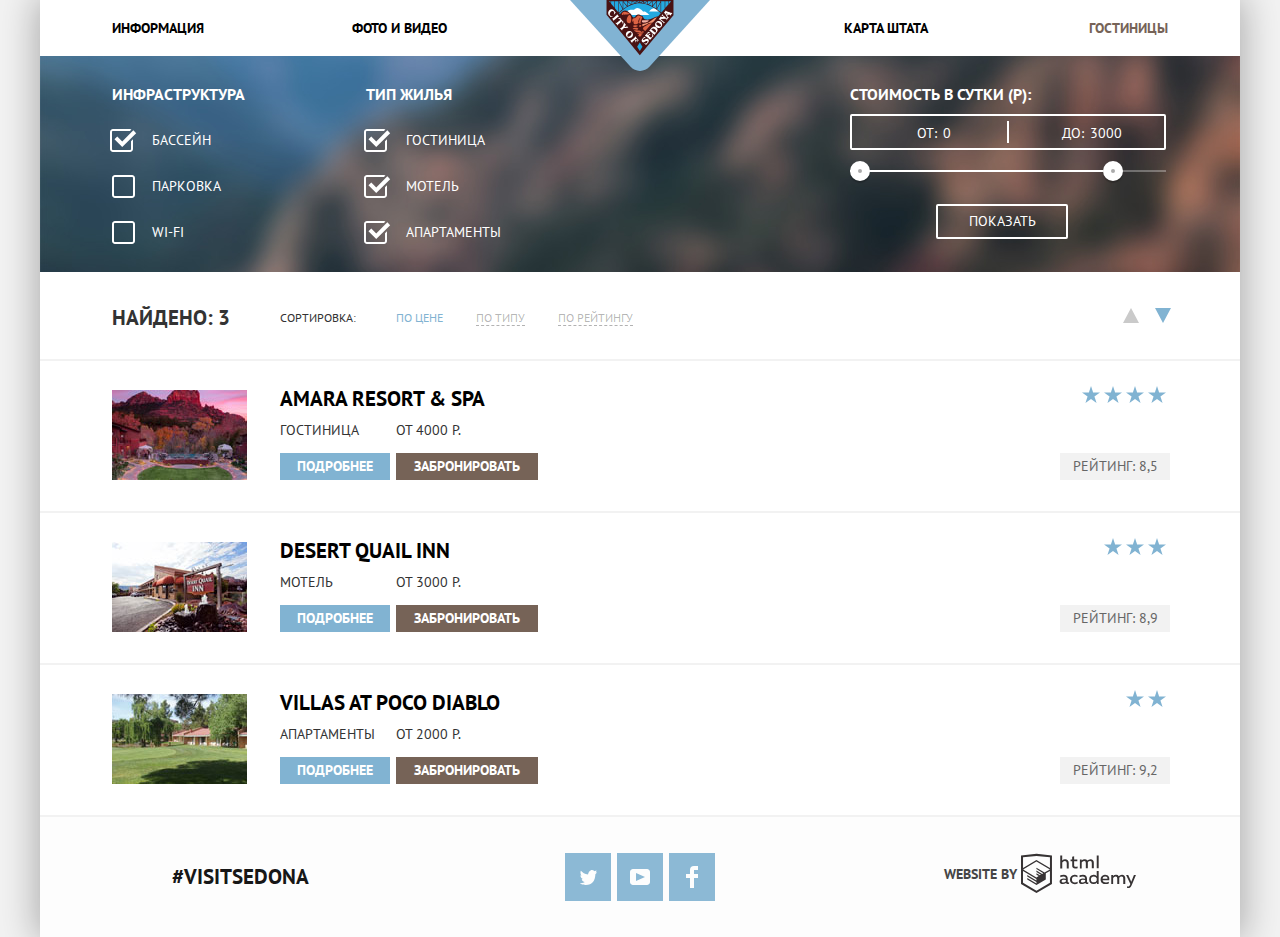
==== catalog.html @ cdb9d03f "Добавил декоративные элементы" ====
<!DOCTYPE html>
<html lang="ru">
  <head>
    <meta charset="utf-8">
    <title>Sedona Hotels</title>
    <link href="https://fonts.googleapis.com/css?family=PT+Sans:400,700&amp;subset=cyrillic,cyrillic-ext" rel="stylesheet">
    <link href="css/normalize.css" rel="stylesheet">
    <link href="css/style.css" rel="stylesheet">
  </head>
  <body class="catalog-page">
    <div class="container">
      <!-- HEADER -->

      <header class="main-header">
        <nav class="site-menu">
            <a class="header-logo" href="index.html"> <!-- Т.З. п.3.2 и 3.14 -->
                <img src="img/svg/logo-sedona.svg" alt="логотип City of Sedona" height="71px" width="140px">
            </a>
          <ul class="site-navigation">
            <li><a class="menu-button" href="#">Информация</a></li> <!-- Т.З. п.3.3 -->
            <li><a class="menu-button" href="#">Фото и Видео</a></li>
            <li><a class="menu-button" href="#">Карта штата</a></li>
            <li><a class="menu-button active">Гостиницы</a></li>
          </ul>
        </nav>
      </header>

      <main class="main-container">
        <h1 class="visually-hidden">Выбор Гостиницы</h1>

        <!-- Фильтры -->

        <section class="searching-filters">
          <h2 class="visually-hidden">Параметры гостиниц</h2>
          <!-- Формы для фильтра по гостиницам -->
          <form class="filters" method="GET" action="https://echo.htmlacademy.ru/"> <!-- Т.З. п.3.17 -->

            <!-- Инфраструктура -->

            <fieldset class="infrastructure">
              <legend class="filter-legend">Инфраструктура</legend>
              <ul>
                <li class="booking-option">
                  <input class="visually-hidden filters-checkbox" id="pool" type="checkbox" name="pool" checked>
                  <label for="pool">Бассейн</label>
                </li>
                <li class="booking-option">
                  <input class="visually-hidden filters-checkbox" id="parking" type="checkbox" name="parking">
                  <label for="parking">Парковка</label>
                </li>
                <li class="booking-option">
                  <input class="visually-hidden filters-checkbox" id="wi-fi" type="checkbox" name="Wi-Fi">
                  <label for="wi-fi">Wi-Fi</label>
                </li>
              </ul>
            </fieldset>

            <!-- Тип Жилья -->

            <fieldset class="type-of-housing">
              <legend class="filter-legend">Тип Жилья</legend>
              <ul>
                <li class="booking-option">
                  <input class="visually-hidden filters-checkbox" id="hotel" type="checkbox" name="type-of-housing" value="hotel" checked>
                  <label for="hotel">Гостиница</label>
                </li>
                <li class="booking-option">
                  <input class="visually-hidden filters-checkbox" id="motel" type="checkbox" name="type-of-housing" value="motel" checked>
                  <label for="motel">Мотель</label>
                </li>
                <li class="booking-option">
                  <input class="visually-hidden filters-checkbox" id="alotta" type="checkbox" name="type-of-housing" value="alotta" checked>
                  <label for="alotta">Апартаменты</label>
                </li>
              </ul>
            </fieldset>

            <!-- Стоимость в сутки (пока просто заглушка)-->

            <fieldset class="rent-price">
              <legend class="filter-legend">Стоимость в сутки (р):</legend>
              <div class="price-inputs">
                <label class="min-price" for="min-price"> от: <input type="text" name="min-price" value="0"> </label>
                <label class="max-price" for="max-price"> до: <input type="text" name="max-price" value="3000"></label>
              </div>
              <div class="range-controls">
                <div class="scale-line">
                  <div class="range-line"></div>
                </div>
                <button type="button" class="range-button range-button-min" aria-label="кнопка-ползунок для ввода минимальной цены"></button>
                <button type="button" class="range-button range-button-max" aria-label="кнопка-ползунок для ввода максимальной цены"></button>
              </div>
              <button class="filters-submit-button">Показать</button>

            </fieldset>

          </form>
        </section>

        <!-- Результаты поиска -->

        <section class="search-results">
          <h2 class="visually-hidden">Результаты поиска:</h2>

          <!-- Найдено: n штук - Форма для показа результатов поиска -->

          <div class="sorting">
            <p class="quantity">Найдено:<span> 3</span></p>
            <p>Сортировка:</p>
            <ul class="sorting-type">
              <li><a class="sorting-type-on">по цене</a></li>
              <li><a class="sorting-type-off"href="#">по типу</a></li>
              <li><a class="sorting-type-off"href="#">по рейтингу</a></li>
            </ul>

            <!-- Сортировка: показ списка от большего к меньшему или наоборот -->
            <ul class="sorting-direction">
              <li>
                <a class="bottom" href="#">
                  <span class="visually-hidden">Cортировка по возрастанию</span>
                </a>
              </li>
              <li>
                <a class="top sort-active" href="#">
                  <span class="visually-hidden">Сортировка по убыванию</span>
                </a>
              </li>
            </ul>
          </div>

          <!-- ВЫДАЧА РЕЗУЛЬТАТОВ ПОИСКА -->

          <ul class="hotels-list">
            <li>
              <a class="hotel-image"><img src="img/AmaraResortSpa.jpg" alt="фото отеля Amara Resort & Spa" width="135" height="90"></a>
              <div class="hotel-box">
                <a class="hotel-name" href="#"><h3>Amara Resort & Spa</h3></a>
                <div class="hotel-box-info">
                  <p class="hotel-type">Гостиница</p>
                  <a class="info-button" href="#">Подробнее</a>
                </div>
                <div class="hotel-box-booking">
                  <p class="hotel-prise">от 4000 Р.</p>
                  <a class="booking-button" href="#">Забронировать</a>
                </div>
              </div>
              <div class="hotel-review">
                <p class="rating">Рейтинг: 8,5</p>
                <p class="rating-stars stars-4">
                  <span class="visually-hidden">4 звёздs</span>
                </p>
              </div>
            </li>
            <li>
              <a class="hotel-image"><img src="img/DesertQuailInn.jpg" alt="фото отеля Desert Quail Inn" width="135" height="90"></a>
              <div class="hotel-box">
                <a class="hotel-name" href="#"><h3>Desert Quail Inn</h3></a>
                <div class="hotel-box-info">
                  <p class="hotel-type">Мотель</p>
                  <a class="info-button" href="#">Подробнее</a>
                </div>
                <div class="hotel-box-booking">
                  <p class="hotel-prise">от 3000 Р.</p>
                  <a class="booking-button" href="#">Забронировать</a>
                </div>
              </div>
              <div class="hotel-review">
                <p class="rating">Рейтинг: 8,9</p>
                <p class="rating-stars stars-3">
                  <span class="visually-hidden">3 звезды</span>
                </p>
              </div>
            </li>
            <li>
              <a class="hotel-image"><img src="img/VillasatPocoDiablo.jpg" alt="фото отеля Villas at Poco Diablo" width="135" height="90"></a>
              <div class="hotel-box">
                <a class="hotel-name" href="#"><h3>Villas at Poco Diablo</h3></a>
                <div class="hotel-box-info">
                  <p class="hotel-type">Апартаменты</p>
                  <a class="info-button" href="#">Подробнее</a>
                </div>
                <div class="hotel-box-booking">
                  <p class="hotel-prise">от 2000 Р.</p>
                  <a class="booking-button" href="#">Забронировать</a>
                </div>
              </div>
              <div class="hotel-review">
                <p class="rating">Рейтинг: 9,2</p>
                <p class="rating-stars stars-2">
                  <span class="visually-hidden">2 звезды</span>
                </p>
              </div>
            </li>
          </ul>
        </section>
      </main>

        <!-- Футер -->
      <footer class="site-footer">
        <p class="hashtag">#VISITSEDONA</p>
        <ul class="social-links">
          <!-- Иконки фоновые => в CSS -->
          <li class="social-button">
            <a class="twitter social-link" href="#"><span class="visually-hidden social-link">Твитер</span></a>
          </li>
          <li class="social-button">
            <a class="facebook social-link" href="#"><span class="visually-hidden">Фейсбук</span></a>
          </li>
          <li class="social-button">
            <a class="youtube social-link" href="#"><span class="visually-hidden">Ютуб</span></a>
          </li>
        </ul>
        <div class="copyright">
          <p>Website by</p>
          <a href="https://htmlacademy.ru/intensive/htmlcss"> <!-- Т.З. п.3.8 -->
            <svg class="copyright-logo" width="115" height="41" id="HtmlAcademyLogo" data-name="Layer 1" xmlns="http://www.w3.org/2000/svg" viewBox="0 0 108.08 36.85">
              <title>logo-htmlacademy-small</title>
              <path d="M44.61,26.88a2,2,0,0,0,.55-0.1v1.33a3.25,3.25,0,0,1-1.18.21,1.67,1.67,0,0,1-1.67-1,4.84,4.84,0,0,1-3.14,1.08c-1.51,0-2.91-.83-2.91-2.55,0-2.13,2-2.79,3.71-2.79a11.08,11.08,0,0,1,2.17.25v-0.3c0-1-.76-1.77-2.19-1.77a7.42,7.42,0,0,0-3,.64v-1.7a10.21,10.21,0,0,1,3.19-.55c2.36,0,3.81,1.12,3.81,3.65v3a0.54,0.54,0,0,0,.49.59h0.17Zm-6.44-1.13A1.35,1.35,0,0,0,39.63,27h0.11a3.39,3.39,0,0,0,2.41-1V24.58a9.72,9.72,0,0,0-1.81-.21c-1,0-2.16.33-2.16,1.38h0Zm12.36-6.11a5,5,0,0,1,2.57.64V22a4.08,4.08,0,0,0-2.3-.7,2.75,2.75,0,1,0,0,5.49,5,5,0,0,0,2.43-.64v1.71a6.27,6.27,0,0,1-2.76.57A4.21,4.21,0,0,1,46,24.51q0-.21,0-0.41a4.32,4.32,0,0,1,4.18-4.46h0.38Zm12.17,7.24a2,2,0,0,0,.55-0.1v1.33a3.25,3.25,0,0,1-1.18.21,1.67,1.67,0,0,1-1.67-1,4.84,4.84,0,0,1-3.14,1.08c-1.51,0-2.91-.83-2.91-2.55,0-2.13,2-2.79,3.71-2.79a11.08,11.08,0,0,1,2.17.25v-0.3c0-1-.76-1.77-2.19-1.77a7.42,7.42,0,0,0-3,.64v-1.7a10.21,10.21,0,0,1,3.19-.55c2.36,0,3.81,1.12,3.81,3.65v3a0.54,0.54,0,0,0,.49.59h0.17Zm-6.44-1.13A1.35,1.35,0,0,0,57.73,27h0.11a3.39,3.39,0,0,0,2.41-1V24.58a9.72,9.72,0,0,0-1.81-.21c-1.06,0-2.16.33-2.16,1.38h0ZM73,16V28.2H71.35V26.88a3.88,3.88,0,0,1-3.19,1.54,4.4,4.4,0,0,1,0-8.78,3.81,3.81,0,0,1,3,1.3V16H73Zm-4.53,5.22a2.76,2.76,0,1,0,0,5.52A2.86,2.86,0,0,0,71.15,25V23A2.91,2.91,0,0,0,68.49,21.27ZM79,19.64c3.31,0,4.46,2.68,3.92,5.09H76.7c0.21,1.5,1.67,2.11,3.19,2.11a6.11,6.11,0,0,0,2.64-.59v1.6a7.14,7.14,0,0,1-3,.57C77,28.42,74.78,27,74.78,24a4.18,4.18,0,0,1,4-4.39H79Zm0.09,1.54a2.28,2.28,0,0,0-2.44,2.1v0.06H81.3A2,2,0,0,0,79.13,21.18Zm5.73,7V19.87h1.65v1a3.81,3.81,0,0,1,2.78-1.27A2.86,2.86,0,0,1,91.89,21a4.12,4.12,0,0,1,2.91-1.33A3.06,3.06,0,0,1,98,23V28.2h-1.9V23.05a1.59,1.59,0,0,0-1.42-1.75H94.42a2.8,2.8,0,0,0-2.07,1.12V28.2h-1.9V23.05A1.59,1.59,0,0,0,89,21.31H88.8a3,3,0,0,0-2.21,1.29v5.63H84.86Zm21.31-8.33h1.9l-3.91,9.46c-0.9,2.17-2.09,2.86-3.35,2.86a4.76,4.76,0,0,1-1.1-.14V30.46a2.86,2.86,0,0,0,.85.12c0.9,0,1.58-.64,2.07-1.9l0.17-.42-4-8.4h2l2.86,6.29ZM38.73,1.46V6.22a3.81,3.81,0,0,1,2.7-1.14,3.25,3.25,0,0,1,3.44,3.4v5.15H43V8.72a1.81,1.81,0,0,0-1.61-2h-0.3a2.93,2.93,0,0,0-2.32,1.39v5.52h-1.9V1.46h1.9ZM49.94,2.31v3h3V6.91h-3v3.81c0,1.1.5,1.46,1.58,1.46a4.49,4.49,0,0,0,1.69-.33v1.6A6.8,6.8,0,0,1,51,13.8a2.55,2.55,0,0,1-2.86-2.74V6.89H46.58V5.26h1.5V2.74Zm5.4,11.31V5.28H57v1A3.81,3.81,0,0,1,59.77,5a2.86,2.86,0,0,1,2.6,1.33A4.12,4.12,0,0,1,65.28,5,3.06,3.06,0,0,1,68.44,8.4v5.21h-1.9V8.46a1.59,1.59,0,0,0-1.42-1.75H64.89a2.8,2.8,0,0,0-2.07,1.12v5.78h-1.9V8.46A1.59,1.59,0,0,0,59.5,6.71H59.27A3,3,0,0,0,57.06,8v5.63H55.34ZM71.17,1.45H73V13.6H71.17V1.45ZM14.71,0H14.55L0,1.54V28.21l14.55,8.66,14.55-8.66V1.54Zm12.5,27.1L14.55,34.64,1.9,27.12V16.18l12.59,7.5V25L5.86,19.9v1.31l8.68,5.21v1.39L5.87,22.65V24l8.68,5.21,8.75-5.24V18.31L27.2,16V27.12Zm0-12.53-3.48,2-1.6,1L14.51,13v1.31L21,18.23H21l-0.14.09-1,.54-5.37-3.2V17l4.24,2.52-1,.67-3.2-1.9v1.31l2.1,1.24L14.5,22.1,2,14.65,14.51,7.11Zm0-1.32L14.49,5.76,1.91,13.25v-10L14.56,1.92,27.21,3.25v10h0Z" transform="translate(0 -0.02)"/>
            </svg>
          </a>
        </div>
      </footer>
    </div>


  </body>
---- css/style.css ----
/* Кроссбраузерный Font-face. Подключение шрифтов с домена сайта:

@font-face {
  font-family: "PT Sans";
  src: url("../fonts/pts55f-webfont.eot");
  src: local("PT Sans"), local("PTSans-Regular"),
       url("../fonts/pts55f-webfont.eot?#iefix") format("embedded-opentype"),
       url("../fonts/pts55f-webfont.woff2") format("woff2"),
       url("../fonts/pts55f-webfont.ttf") format("truetype");
  font-weight: normal;
  font-style: normal;

}

@font-face {
  font-family: "PT Sans bold";
  src: url("../fonts/pts75f-webfont.eot");
  src: local("PT Sans bold"), local("PTSans-Regular")
       url("../fonts/pts75f-webfont.eot?#iefix") format("embedded-opentype"),
       url("../fonts/pts75f-webfont.woff2") format("woff2"),
       url("../fonts/pts75f-webfont.ttf") format("truetype");
  font-weight: normal;
  font-style: normal;

} */

html {
  box-sizing: border-box;
}

*, *::before, *::after {
  box-sizing: inherit;
}

body {
  margin: 0;
  padding: 0;
  font-family: "PT Sans", Arial, sans-serif;
  font-size: 14px;
  line-height: 21px;
  font-style: normal;
  text-align: center;
  color: #333333;
  background-color: #f2f2f2;
}

.visually-hidden {
  position: absolute;
  width: 1px;
  height: 1px;
  margin: -1px;
  border: 0px;
  padding: 0px;
  clip: rect(0 0 0 0);
  overflow: hidden;
}

a {
  text-decoration: none;
}

/* Шапка с горизонтальной менюшкой */
.main-header {
  background-color: #ffffff;
  position: relative; /* чтобы логотип выравнивался относительно этого блока */
}

.header-logo {
  position: absolute;
  left: 50%;
  top: 0;
  transform: translate(-50%);
}

.header-logo img {
  display: block;
}

.site-menu {
  background-color: #ffffff;
}

.site-navigation {
  list-style: none;
  margin: 0;
  padding: 15px 0px;
}

.site-navigation li {
  width: 240px;
}

.menu-button {
  font-size: 14px;
  font-weight: bold;
  font-style: normal;
  line-height: 26px;
  text-transform: uppercase;
  color: #000000;

  margin: 0 auto;
}

.site-navigation li:nth-child(2) {
  margin-right: 240px; /* место под логотип */
}

.site-navigation li:nth-child(1), /* Т.З. п.3.4 и 3.5 */
.site-navigation li:nth-child(2) {
  padding-left: 72px;
  text-align: left;
}

.site-navigation li:nth-child(3),
.site-navigation li:nth-child(4) {
  padding-right: 72px;
  text-align: right;
}

.menu-button:hover {
  color: #81b3d2;
}

.menu-button:active {
  color: #b2b2b2;
}

/* Блок: INTRO (Фон с горами, логотип "welcome", текстовый блок) */

.intro {
  background-color: #ffffff;
}

.intro-banner {
  padding-top: 76px;
  padding-bottom: 79px;
  /* min-height: 508px; */

  background: /* Т.З. п.3.9 */
    url("../img/svg/intro-mask.svg") no-repeat 0 calc(100% + 1px), /* Маска */
    url("../img/background-photo.jpg") no-repeat;
}

.intro-logo {
  display: block;
  margin: 0 auto;
}

.intro-text {

  background-color:#ffffff;
  text-transform: uppercase;
  width: 520px;
  /* min-height: 216px; */
  margin: 0 auto;
  padding-top: 61px;
  padding-bottom: 50px;
}

.intro h1 {

  font-size: 21px;
  line-height: 26px;
  font-weight: bold;
  text-align: center;
  color: #000000;

  margin: 0;
  margin-bottom: 27px;
}

.intro h2 {
  margin: 0;
  font-weight: normal;
  font-size: 14px;
  line-height: 26px;
  text-align: center;
}

/* Блок: Список преимуществ */

.features-main-list {
  margin: 0px;
  padding: 0px;
  list-style: none;
  text-transform: uppercase;
}

.feature-item-header,
.features-extra-list h4 {
  margin: 0 auto;
  font-size: 21px;
  line-height: 21px;
  font-weight: bold;

  color: #000000;
}
.feature-item-blue .feature-item-header {
  color: #ffffff;
}

.feature-item-textbox {
  padding-top: 46px ;
}

.feature-item-header {
  width: 155px;
  margin-bottom: 24px;
}

.feature-item-number {
  display: block;
  margin-bottom: 24px;
}
.feature-item-describtion {
  width: 300px;
  margin: 0 auto;
  margin-bottom: 57px;
}


.feature-item-blue {
  background-color: #81b3d2;
  color: #ffffff;
}



.feature-item-grey {
  background-color: #eeeeee;
}

.feature-item-image img {
  display: block;
}

/* Вложенный список с дополнительными преимущуствами */

.features-extra-list {
  list-style: none;
  margin: 0px;
  padding: 0px;
}

.features-extra-list-textbox {
  padding-top: 161px;
}

.features-extra-list h4 {
  margin: 0 auto;
  margin-bottom: 24px;
}

.features-extra-list p {
  margin: 0 auto;
  color: #333333;

  width: 270px;
  margin-bottom: 83px;
}



.house {
  background: white url("../img/svg/icon-1.svg") no-repeat 50% 57px;
}

.food {
  background: white url("../img/svg/icon-3.svg") no-repeat 50% 57px;
}

.gifts {
  background: white url("../img/svg/icon-2.svg") no-repeat 50% 57px;
}

/* Лид и кнопка поиска, вызывающая попап */

.booking {
  position: relative;
  text-transform: uppercase;
  background-color: #ffffff;

  min-height: 293px;
  padding-top: 50px;
}

.booking-lead {
  font-size: 30px;
  font-weight: bold;
  line-height: 36px;
  color: #000000;
  margin: 0 auto;
  margin-bottom: 24px;
}

.booking-text {
  line-height: 24px;
  width: 550px;
  margin: 0 auto;
  margin-bottom: 48px;
}

.booking-search-button {
  display: block;
  height: 86px;
  width: 568px;
  margin: 0 auto;
  padding: 30px;

  font-size: 21px;
  font-weight: bold;
  line-height: 26px;
  color: #ffffff;
  background-color: #766357;
}

.booking-search-button:hover {
  background-color: #604e43;
}

.booking-search-button:active {
  color: rgba(255, 255, 255, 0.3);
  background-color: #503e33;
}

/* Всплывающее окно "форма поиска" */
.booking-popup {
  position: absolute;
  top: 100%;
  left: 50%;
  transform: translate(-50%);

  display: block;
  width: 568px;

  background-color: #ffffff;
  color: #000000;
  font-weight: bold;
  line-height: 26px;
  text-transform: uppercase;
  /* text-align: left; */

  padding: 55px;
}

.booking-form {
  display: flex;
  flex-wrap: wrap;
  justify-content: flex-start;
}

.booking-form div {
  display: flex;
  justify-content: flex-start;
  outline: 1px solid red;
  width: 458px;

  margin-bottom: 29px;
}

.booking-form .adults-box,
.booking-form .children-box {
  width: 229px;
  margin-bottom: 50px;


}

.booking-popup input {
  position: relative;
  display: block;
  min-width: 20px;
  flex-grow: 1;

  font-family: "PT Sans", Arial, sans-serif;
  font-size: 14px;
  line-height: 26px;
  font-weight: bold;
  text-align: left;
  text-transform: uppercase;
  color: #000000;

  background-color: #f2f2f2;
  border: none;

  margin: 0;
  padding-left: 10px;
  padding-top: 6px;
  padding-bottom: 6px;
}

.booking-popup input::placeholder {
  color: #000000;
}

.booking-popup input:hover {
  background-color: #ebebeb;
}

.booking-popup input:focus {
  background-color: #ffffff;
  outline: 2px solid #ebebeb;
}

.adults-box input,
.children-box input {
  flex-grow: 0;
  width: 38px;

  padding-left: 15px;
}

.arrival-date::after,
.departure-date::after {
  content: "";
  position: absolute;

  width: 38px;
  height: 38px;

  background-image: url(../img/svg/calendar.svg);
  background-repeat: no-repeat;
  background-position: 50%;
}

.popap-submit-button:hover {
  background-color: #669ec0;
}

.adults-box label,
.children-box label {
  order: -2;
}

.booking-form-rate-button {
  /* display: block; */
  border: none;

  width: 38px;
  height: 38px;

  padding: 0px;
}

.minus-rate-button {
  order: -1;
  background: #f2f2f2 url(../img/minus.png) no-repeat 50%;
}

.plus-rate-button {
  background: #f2f2f2 url(../img/plus.png) no-repeat 50%;
}

.booking-popup label {
  display: block;
  width: 112px;

  /* outline: 5px solid green; */
  text-align: left;

  margin: 0;
  padding: 6px 0px;
}

.popap-submit-button {
  display: block;
  flex-grow: 1;

  font-size: 21px;
  line-height: 26px;
  text-transform: uppercase;
  font-weight: bold;
  color: #ffffff;
  background-color: #81b3d2;

  box-shadow: none;
  border: none;

  padding: 16px;
}

.popap-submit-button:active {
  background-color: #5496bd;
  color: rgba(255, 255, 255, 0.3)
}

/* Футер */
.site-footer {
  background-color: #ffffff;
  opacity: 0.9;
  text-transform: uppercase;
}

.hashtag {
  font-size: 21px;
  line-height: 26px;
  text-align: center;
  font-weight: bold;
  color: #000000;
  margin: 0 auto;
}

.copyright {
  font-weight: bold;
  line-height: 26px;
  text-align: center;
}

.copyright p {
  display: inline-block;
  margin: 0;
  margin-top: 8px;
  vertical-align: top;
}

.copyright a {
  display: inline-block;
}


.social-links{
  list-style: none;
  margin: 0px;
  padding: 0px;
}

.social-link {
  display: block;
  width: 46px;
  height: 48px;
  background-color: #81b3d2;
}

.social-link:hover {
  background-color: #669ec0;
}

.social-link:active {
  background-color: #5496bd;
}

.twitter {
  background: #81b3d2 url("../img/svg/twitter.svg") no-repeat 50%;
}

.facebook {
  background: #81b3d2 url("../img/svg/youtube.svg") no-repeat 50%;
}

.youtube{
  background: #81b3d2 url("../img/svg/fb-icon.svg") no-repeat 50%;
}



.copyright-logo {
  fill: #231f20;
}

.copyright-logo:hover {
  fill: #81b3d2;
}

.copyright-logo:active {
  fill: #bdbbbc;
}

/* --------------------- catalog.html---------------------------- */


.catalog-page {
  text-align: left;
}

.active {
  color: #766357;
}

/* Фильтры */

.searching-filters {
  text-transform: uppercase;
  color: #ffffff;
  background: #81b3d2 url(../img/filter-background.jpg) no-repeat 50%; /* Т.З. п.3.16 */
}

.filters {
  padding-top: 28px;
  padding-bottom: 29px;
}

fieldset {
  padding: 0;
  border: 0;
  margin: 0;
}

.infrastructure,
.type-of-housing {
  width: 300px;
}

.infrastructure {
  padding-left: 72px;
}

.infrastructure,
.type-of-housing,
.rent-price {
}

.type-of-housing {
  padding-left: 26px;
}

.infrastructure ul,
.type-of-housing ul {
  list-style: none;
  margin: 0px;
  padding-left: 40px;
}

.infrastructure .filter-legend,
.type-of-housing .filter-legend {
  margin-bottom: 25px;
}

.infrastructure li,
.type-of-housing li {
  margin-bottom: 25px;
}

.infrastructure li:last-child,
.type-of-housing li:last-child {
  margin-bottom: 0px;
}

.filter-legend {
  font-size: 16px;
  font-weight: bold;
  display: block;
}

.infrastructure label,
.type-of-housing label {
  position: relative;
}

.filters-checkbox + label::before {
  content: "";
  position: absolute;
  top: -2px;
  left: -42px;

  width: 27px;
  height: 23px;

  background-image: url(../img/svg/checkbox-off.svg);
  background-repeat: no-repeat;
  background-position: 50%;
}

.filters-checkbox:checked + label::before {
  content: "";
  position: absolute;
  top: -2px;
  left: -42px;

  width: 27px;
  height: 23px;

  background-image: url(../img/svg/checkbox-on.svg);
  background-repeat: no-repeat;
  background-position: 50%;
}

.rent-price {
  box-sizing: content-box;
  width: 316px;

  padding-left: 210px;
  padding-right: 74px;
}

.rent-price .filter-legend {
  margin-bottom: 9px;
}

.price-inputs {
  position: relative;

  box-sizing: border-box;
  height: 36px;
  margin-bottom: 20px;

  border: 2px solid #ffffff;
  border-radius: 2px;
}

.price-inputs::after {
  content: "";
  position: absolute;
  top: 50%;
  left: 50%;

  width: 2px;
  height: 22px;

  background: #ffffff;
  transform: translate(-50%, -50%);
}

.price-inputs label {
  width: calc(50% - 2px);
  display: inline-block;

  vertical-align: middle;
  margin-top: 6px;

  cursor: pointer;
}

.price-inputs .min-price {
  padding-left: 65px;
}

.price-inputs .max-price {
  padding-left: 52px;
}

.price-inputs input {
  width: 60px;
  margin: 0;

  color: inherit;
  font: inherit;

  background: none;
  border: none;
}

.range-controls {
  position: relative;

  margin-bottom: 32px;
}

.range-controls .scale-line {
  height: 2px;

  background: rgba(255, 255, 255, 0.3);
}

.range-controls .range-line {
  width: 80%;
  height: 2px;

  background: #ffffff;
}

.range-button {
  padding: 0;
  border: 0;
  position: absolute;
  top: -9px;

  width: 4px;
  height: 4px;

  background: #ababab;
  border: 8px solid #ffffff;
  border-radius: 50%;
  box-shadow: 0 2px 1px 0 rgba(0, 1, 1, 0.2);
  cursor: pointer;
}

.range-button-min {
  left: 0;
}

.range-button-max {
  left: 80%;
}

.range-button:hover, /*в styleguide этого нет, можно убрать*/
.range-button:active {
  background: #81b3d2;
}

.filters-submit-button {
  display: block;
  box-sizing: border-box;
  width: 132px;
  height: 35px;
  padding: 6px 0;
  margin-left: 86px;

  text-transform: uppercase;
  background-color: transparent;
  color: #ffffff;
  border: 2px solid #ffffff;
  border-radius: 2px;

  cursor: pointer;
}

.filters-submit-button:hover {
  color: #000000;
  background-color: #ffffff;
  border: 2px solid #ffffff;
}

/* Сортировка */

.sorting {
  display: flex;
  align-items: center;
  text-transform: uppercase;
  background-color: #ffffff;

  padding-top: 25px;
  padding-bottom: 20px;

  margin-bottom: 2px;
}

.quantity {
  box-sizing: content-box;
  width: 135px;
  padding-left: 72px;
  margin: 0;
  margin-right: 33px;

  font-weight: bold;
  font-size: 21px;
  line-height: 26px;
}

.sorting p:nth-of-type(2) {
  font-size: 12px;
  line-height: 18px;

  margin-right: 40px;
}

.sorting-type {
  list-style: none;
  display: flex;
  align-items: center;
  margin: 0;
  padding: 0;
  font-size: 12px;
  line-height: 18px;
  margin-right: 490px;
}

.sorting-type li {
  margin-right: 33px;
}
.sorting-type li:last-child {
  margin-right: 0px;
}


.sorting-type-on {
  color: #81b3d2;
}

.sorting-type-off {
  color: rgba(0, 0, 0, 0.3);
  border-bottom: 1px dashed;
}

.sorting-type-off:hover {
  color: #81b3d2;
  border-bottom: 1px dashed;
}

.sorting-type-off:active {
  color: #000000;
  border-bottom: none;
}

.sorting-direction {
  width: 48px;

  list-style: none;
  margin: 0;
  padding: 0;
  margin-right:
}

/* Дальше стрелочки сортировки решил сделать не иконками, а свойством border */

.sorting-direction li {
  display: inline-block;
}

.sorting-direction a {
  display: block;
  box-sizing: content-box;
  width: 0px;
  height: 0px;
  border: 8px solid #cacaca;
  border-right-color: transparent;
  border-left-color: transparent;
  vertical-align: middle;
}

.sorting-direction .top {
  border-top: 15px solid #cacaca;
  border-bottom: 0px;
  text-align: left;
}

.sorting-direction a.bottom {
  border-bottom: 15px solid #cacaca;
  border-top: 0px;
  margin-right: 12px;
}

.sorting-direction a.sort-active {
  border-color: #81b3d2;
  border-right-color: transparent;
  border-left-color: transparent;
}

.sorting-direction a:hover {
  border-color: #000000;
  border-right-color: transparent;
  border-left-color: transparent;
}

.sorting-direction a:active {
  border-color: #81b3d2;
  border-right-color: transparent;
  border-left-color: transparent;
}



/* Выдача результатов поиска */

.hotels-list {
  display: flex;
  flex-direction: column;

  margin: 0;
  padding: 0;
}

.hotels-list li{
  list-style: none;
  text-transform: uppercase;
  background-color: #ffffff;

  display: flex;

  padding-left: 72px;
  padding-top: 25px;
  padding-bottom: 31px;
  margin-bottom: 2px;

  /* height: 150px; временно */
}

.hotels-list h3 {
  font-size: 21px;
  line-height: 26px;
  font-weight: bold;

  margin: 0;
  padding: 0;
}

.hotel-image {
  margin-right: 33px;
  padding-top: 4px;
}

.hotel-image img{
  display: block;
}

.hotel-box {
  display: flex;
  align-content: flex-start;
  flex-wrap: wrap;
  flex-basis: 260px;
  margin-right: 520px;
}

.hotel-box-info {
  width: 110px;
  margin-right: 6px;
}

.hotel-box-booking {
  flex-grow: 1;
}

.hotel-prise,
.hotel-type {
  padding: 8px 0px;
  margin: 0;
  margin-bottom: 4px;
}

.hotel-review p {
  margin: 0;
}

.hotel-review {
  display: flex;
  flex-direction: column;
  justify-content: space-between;
}

.rating {
  order: 1;
  display: block;
  width: 110px;
  background-color: #f2f2f2;
  color: #666666;

  padding: 3px 0px;
  text-align: center;
}

.rating-stars {
  height: 20px;
}

.stars-2 {
  background:
    url(../img/svg/star.svg) no-repeat 88px 0,
    url(../img/svg/star.svg) no-repeat 66px 0;
}

.stars-3 {
  background:
    url(../img/svg/star.svg) no-repeat 88px 0,
    url(../img/svg/star.svg) no-repeat 66px 0,
    url(../img/svg/star.svg) no-repeat 44px 0;
}

.stars-4 {
  background:
    url(../img/svg/star.svg) no-repeat 88px 0,
    url(../img/svg/star.svg) no-repeat 66px 0,
    url(../img/svg/star.svg) no-repeat 44px 0,
    url(../img/svg/star.svg) no-repeat 22px 0;
    /* url(../img/svg/star.svg) no-repeat 0px 0; */
}

.hotel-name {
  color: #000000;
  display: block;
}

.hotel-name:hover {
  color: #81b3d2;
}

.hotel-name:active {
 color: rgba(0, 0, 0, 0.3);
}

.info-button {
  display: block;
  width: 110px;
  height: 27px;

  font-weight: bold;
  background-color: #81b3d2;
  color: #ffffff;

  text-align: center;
  padding: 3px 0px;
}

.info-button:hover {
  background-color: #669ec0;
}

.info-button:active {
  background-color: #5496bd;
  color: rgba(255, 255, 255, 0.3)
}

.booking-button {
  display: block;
  width: 142px;

  font-weight: bold;
  background-color: #766357;
  color: #ffffff;

  text-align: center;
  padding: 3px 0px;
}

.booking-button:hover {
  background-color: #604e43;
}

.booking-button:active {
  background-color: #503e33;
  color: rgba(255, 255, 255, 0.3);
}

.catalog-footer {
  background-color: #ffffff;
}


/* --------------------- Сетка ---------------------------- */
body {
  min-width: 1200px;
}

.container { /* Т.З. п.3.1 */
  width: 1200px;
  margin: 0 auto;

  box-shadow: 0 0 35px 3px rgba(0, 0, 0, 0.3); /* Т.З. п.3.6 */
}

.site-navigation {
  display: flex;
}

/* Основной список преимуществ - главный флекс контейнер */
.features-main-list {
  width: 100%;
  display: flex;
  flex-wrap: wrap;
}

.feature-item {
  /* min-height: 256px; временно*/
  width: 400px;
}

/* Элемент №1 №2 - тоже делаю флекс контейнерами */
.city-item,
.bridge-item {
  width: 100%;
  display: flex;
  flex-wrap: wrap; /*для первого нужен перенос*/
}

.city-item .feature-item-textbox,
.bridge-item .feature-item-textbox {
  width: 400px;
  /* height: 256px; временно*/
}

.city-item .feature-item-image,
.bridge-item .feature-item-image {
 flex-grow: 1;
}

/* Вложенный список преимуществ тоже флекс контейнер */
.features-extra-list {
  flex-basis: 100%;
  display: flex;
}

.features-extra-list-item {
  width: 400px;
  /* min-height: 330px; временно*/
}

.map {
  margin-bottom: -125px;
}

.site-footer {
  display: flex;
  min-height: 120px;
  justify-content: center; /* Т.З. п.3.7 */
  align-items: center;
}

.social-links {
  display: flex;
  padding-left: 125px;
  padding-right: 125px;
  justify-content: space-between;
  align-items: center;
}

.hashtag,
.social-links,
.copyright {
  width: 400px;
}

/* catalog.html основная сетка */
 .filters {
   display: flex;
   /* flex-wrap: wrap; */

 }
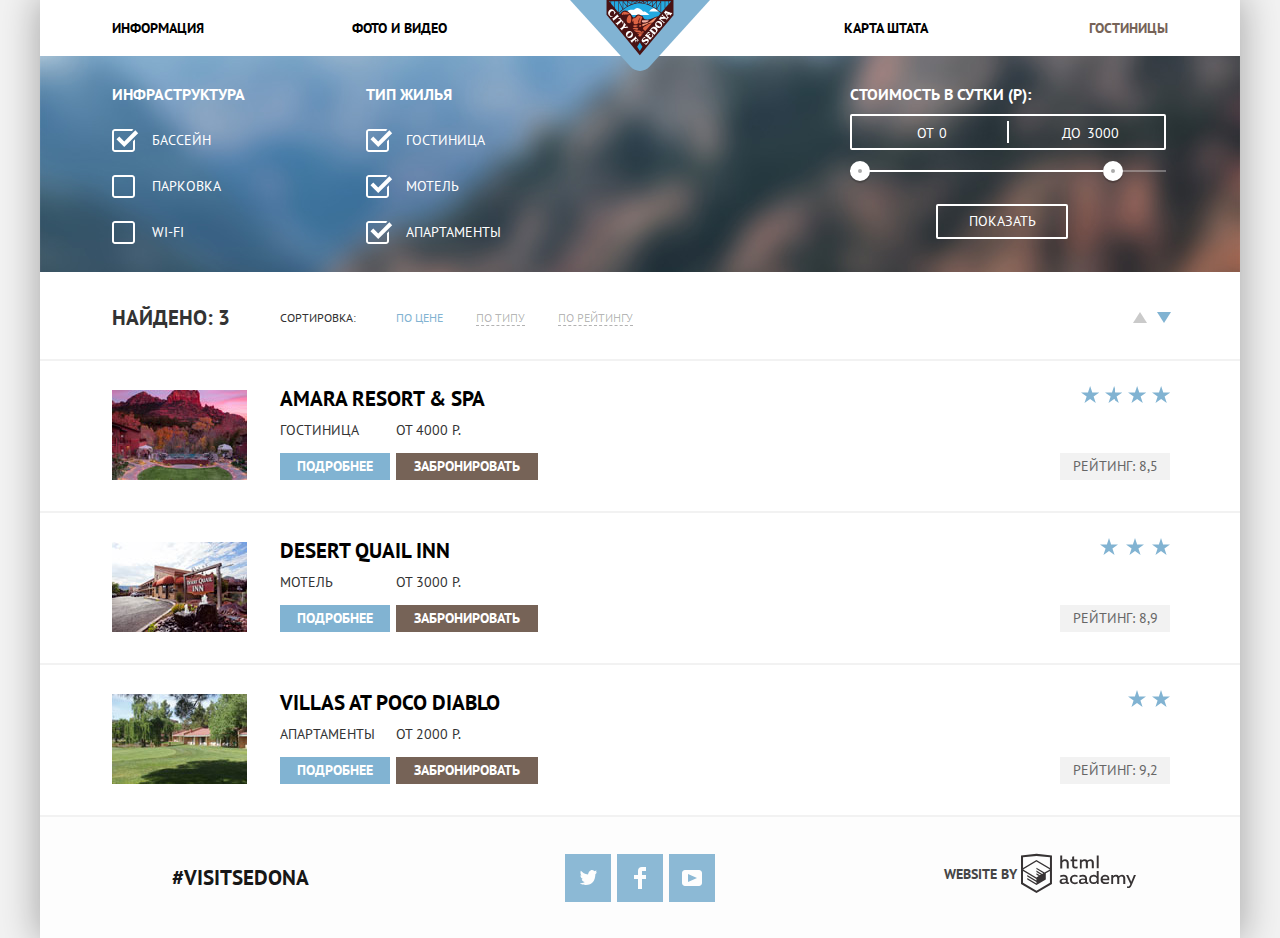
==== commit cce7232f: "исправил замечания, пробую добавить JS" ====
--- a/catalog.html
+++ b/catalog.html
@@ -7,15 +7,16 @@
     <link href="css/normalize.css" rel="stylesheet">
     <link href="css/style.css" rel="stylesheet">
   </head>
+
   <body class="catalog-page">
     <div class="container">
+
       <!-- HEADER -->
-
       <header class="main-header">
         <nav class="site-menu">
-            <a class="header-logo" href="index.html"> <!-- Т.З. п.3.2 и 3.14 -->
-                <img src="img/svg/logo-sedona.svg" alt="логотип City of Sedona" height="71px" width="140px">
-            </a>
+          <a class="header-logo" href="index.html"> <!-- Т.З. п.3.2 и 3.14 -->
+              <img src="img/svg/logo-sedona.svg" alt="логотип City of Sedona" height="71" width="140">
+          </a>
           <ul class="site-navigation">
             <li><a class="menu-button" href="#">Информация</a></li> <!-- Т.З. п.3.3 -->
             <li><a class="menu-button" href="#">Фото и Видео</a></li>
@@ -29,19 +30,16 @@
         <h1 class="visually-hidden">Выбор Гостиницы</h1>
 
         <!-- Фильтры -->
-
         <section class="searching-filters">
           <h2 class="visually-hidden">Параметры гостиниц</h2>
           <!-- Формы для фильтра по гостиницам -->
           <form class="filters" method="GET" action="https://echo.htmlacademy.ru/"> <!-- Т.З. п.3.17 -->
-
             <!-- Инфраструктура -->
-
             <fieldset class="infrastructure">
               <legend class="filter-legend">Инфраструктура</legend>
               <ul>
                 <li class="booking-option">
-                  <input class="visually-hidden filters-checkbox" id="pool" type="checkbox" name="pool" checked>
+                  <input class="visually-hidden filters-checkbox" id="pool" type="checkbox" name="pool" checked >
                   <label for="pool">Бассейн</label>
                 </li>
                 <li class="booking-option">
@@ -54,9 +52,7 @@
                 </li>
               </ul>
             </fieldset>
-
             <!-- Тип Жилья -->
-
             <fieldset class="type-of-housing">
               <legend class="filter-legend">Тип Жилья</legend>
               <ul>
@@ -74,45 +70,38 @@
                 </li>
               </ul>
             </fieldset>
-
             <!-- Стоимость в сутки (пока просто заглушка)-->
-
             <fieldset class="rent-price">
               <legend class="filter-legend">Стоимость в сутки (р):</legend>
               <div class="price-inputs">
-                <label class="min-price" for="min-price"> от: <input type="text" name="min-price" value="0"> </label>
-                <label class="max-price" for="max-price"> до: <input type="text" name="max-price" value="3000"></label>
+                <label class="min-price" for="min-price"> от <input type="text" id="min-price" name="min-price" value="0"> </label>
+                <label class="max-price" for="max-price"> до <input type="text" id="max-price" name="max-price" value="3000"></label>
               </div>
               <div class="range-controls">
                 <div class="scale-line">
                   <div class="range-line"></div>
                 </div>
-                <button type="button" class="range-button range-button-min" aria-label="кнопка-ползунок для ввода минимальной цены"></button>
-                <button type="button" class="range-button range-button-max" aria-label="кнопка-ползунок для ввода максимальной цены"></button>
+                <button type="button" class="range-button range-button-min" aria-label="выбор минимальной цены"></button>
+                <button type="button" class="range-button range-button-max" aria-label="выбор максимальной цены"></button>
               </div>
               <button class="filters-submit-button">Показать</button>
-
             </fieldset>
-
           </form>
         </section>
 
         <!-- Результаты поиска -->
-
         <section class="search-results">
           <h2 class="visually-hidden">Результаты поиска:</h2>
 
-          <!-- Найдено: n штук - Форма для показа результатов поиска -->
-
+          <!-- Найдено: n штук - Блок для показа результатов поиска и сортировки -->
           <div class="sorting">
             <p class="quantity">Найдено:<span> 3</span></p>
             <p>Сортировка:</p>
             <ul class="sorting-type">
               <li><a class="sorting-type-on">по цене</a></li>
-              <li><a class="sorting-type-off"href="#">по типу</a></li>
-              <li><a class="sorting-type-off"href="#">по рейтингу</a></li>
+              <li><a class="sorting-type-off" href="#">по типу</a></li>
+              <li><a class="sorting-type-off" href="#">по рейтингу</a></li>
             </ul>
-
             <!-- Сортировка: показ списка от большего к меньшему или наоборот -->
             <ul class="sorting-direction">
               <li>
@@ -129,8 +118,8 @@
           </div>
 
           <!-- ВЫДАЧА РЕЗУЛЬТАТОВ ПОИСКА -->
-
           <ul class="hotels-list">
+
             <li>
               <a class="hotel-image"><img src="img/AmaraResortSpa.jpg" alt="фото отеля Amara Resort & Spa" width="135" height="90"></a>
               <div class="hotel-box">
@@ -151,6 +140,7 @@
                 </p>
               </div>
             </li>
+
             <li>
               <a class="hotel-image"><img src="img/DesertQuailInn.jpg" alt="фото отеля Desert Quail Inn" width="135" height="90"></a>
               <div class="hotel-box">
@@ -171,6 +161,7 @@
                 </p>
               </div>
             </li>
+
             <li>
               <a class="hotel-image"><img src="img/VillasatPocoDiablo.jpg" alt="фото отеля Villas at Poco Diablo" width="135" height="90"></a>
               <div class="hotel-box">
@@ -195,7 +186,7 @@
         </section>
       </main>
 
-        <!-- Футер -->
+      <!-- Футер -->
       <footer class="site-footer">
         <p class="hashtag">#VISITSEDONA</p>
         <ul class="social-links">
@@ -222,5 +213,5 @@
       </footer>
     </div>
 
-
   </body>
+</html>
--- a/css/style.css
+++ b/css/style.css
@@ -51,7 +51,7 @@
   margin: -1px;
   border: 0px;
   padding: 0px;
-  clip: rect(0 0 0 0);
+  clip: rect(0, 0, 0, 0);
   overflow: hidden;
 }
 
@@ -282,6 +282,7 @@
 
   min-height: 293px;
   padding-top: 50px;
+  z-index: 2;
 }
 
 .booking-lead {
@@ -328,7 +329,8 @@
   position: absolute;
   top: 100%;
   left: 50%;
-  transform: translate(-50%);
+  /* transform: translate(-50%); выравниваю маргином, чтобы работала анимация */
+  margin-left: -284px;
 
   display: block;
   width: 568px;
@@ -338,9 +340,17 @@
   font-weight: bold;
   line-height: 26px;
   text-transform: uppercase;
-  /* text-align: left; */
 
   padding: 55px;
+  animation-fill-mode: forwards;
+  transform-origin: 0 0;
+  z-index: 1;
+}
+
+@keyframes slide-down {
+  100% {
+    transform: translateY(-100%);
+  }
 }
 
 .booking-form {
@@ -352,7 +362,6 @@
 .booking-form div {
   display: flex;
   justify-content: flex-start;
-  outline: 1px solid red;
   width: 458px;
 
   margin-bottom: 29px;
@@ -367,7 +376,7 @@
 }
 
 .booking-popup input {
-  position: relative;
+  /* position: relative; */
   display: block;
   min-width: 20px;
   flex-grow: 1;
@@ -400,6 +409,42 @@
 .booking-popup input:focus {
   background-color: #ffffff;
   outline: 2px solid #ebebeb;
+}
+
+.calendar-button {
+  position: absolute;
+  display: block;
+
+  left: calc(100% - 93px);
+  width: 38px;
+  height: 38px;
+
+  border: none;
+  background-color: transparent;
+  cursor: pointer;
+}
+
+.calendar-button svg {
+  fill: #cacaca;
+}
+
+.calendar-button:hover svg {
+  fill: #000000;
+}
+
+.calendar-button:active svg {
+  fill: #81b3d2;
+}
+
+.booking-popup label {
+  display: block;
+  width: 112px;
+
+  text-align: left;
+
+  margin: 0;
+  padding: 6px 0px;
+  cursor: pointer;
 }
 
 .adults-box input,
@@ -410,56 +455,78 @@
   padding-left: 15px;
 }
 
-.arrival-date::after,
-.departure-date::after {
-  content: "";
-  position: absolute;
-
-  width: 38px;
-  height: 38px;
-
-  background-image: url(../img/svg/calendar.svg);
-  background-repeat: no-repeat;
-  background-position: 50%;
-}
-
-.popap-submit-button:hover {
-  background-color: #669ec0;
-}
-
 .adults-box label,
 .children-box label {
   order: -2;
 }
 
+.children-box label {
+  padding-left: 52px;
+}
+
 .booking-form-rate-button {
+  position: relative;
   /* display: block; */
   border: none;
+  background-color: #f2f2f2;
 
   width: 38px;
   height: 38px;
 
   padding: 0px;
+  cursor: pointer;
+}
+
+.booking-form-rate-button:focus {
+  outline: 2px solid #ebebeb;
 }
 
 .minus-rate-button {
   order: -1;
-  background: #f2f2f2 url(../img/minus.png) no-repeat 50%;
-}
-
-.plus-rate-button {
-  background: #f2f2f2 url(../img/plus.png) no-repeat 50%;
-}
-
-.booking-popup label {
-  display: block;
-  width: 112px;
-
-  /* outline: 5px solid green; */
-  text-align: left;
-
-  margin: 0;
-  padding: 6px 0px;
+}
+
+.minus-rate-button::before {
+  position: absolute;
+  left: calc(50% - 6px);
+  top: 17px;
+  content: "";
+  width: 12px;
+  height: 3px;
+
+  background-color: #a9a9a9;
+}
+
+.plus-rate-button::before {
+  position: absolute;
+  left: calc(50% - 6px);
+  top: 17px;
+  content: "";
+  width: 12px;
+  height: 3px;
+
+  background-color: #a9a9a9;
+}
+
+.plus-rate-button::after {
+  position: absolute;
+  left: calc(50% - 6px);
+  top: 17px;
+  content: "";
+  width: 12px;
+  height: 3px;
+
+  background-color: #a9a9a9;
+  transform: rotate(90deg);
+}
+
+.booking-form-rate-button:hover::before,
+.booking-form-rate-button:hover::after {
+  background-color: #000000;
+}
+
+.booking-form-rate-button:active::before,
+.booking-form-rate-button:active::after {
+  background-color: #81b3d2;
 }
 
 .popap-submit-button {
@@ -475,8 +542,13 @@
 
   box-shadow: none;
   border: none;
+  cursor: pointer;
 
   padding: 16px;
+}
+
+.popap-submit-button:hover {
+  background-color: #669ec0;
 }
 
 .popap-submit-button:active {
@@ -544,16 +616,17 @@
 }
 
 .facebook {
+  background: #81b3d2 url("../img/svg/fb-icon.svg") no-repeat 50%;
+}
+
+.youtube{
   background: #81b3d2 url("../img/svg/youtube.svg") no-repeat 50%;
 }
 
-.youtube{
-  background: #81b3d2 url("../img/svg/fb-icon.svg") no-repeat 50%;
-}
-
 
 
 .copyright-logo {
+  display: block;
   fill: #231f20;
 }
 
@@ -581,7 +654,7 @@
 .searching-filters {
   text-transform: uppercase;
   color: #ffffff;
-  background: #81b3d2 url(../img/filter-background.jpg) no-repeat 50%; /* Т.З. п.3.16 */
+  background: #81b3d2 url(../img/filter-background.jpg) no-repeat 50% -56px; /* Т.З. п.3.16 */
 }
 
 .filters {
@@ -617,7 +690,7 @@
 .type-of-housing ul {
   list-style: none;
   margin: 0px;
-  padding-left: 40px;
+  padding-left: 0px;
 }
 
 .infrastructure .filter-legend,
@@ -644,32 +717,62 @@
 .infrastructure label,
 .type-of-housing label {
   position: relative;
+  cursor: pointer;
+  padding-left: 40px;
 }
 
 .filters-checkbox + label::before {
   content: "";
   position: absolute;
   top: -2px;
-  left: -42px;
+  left: 0px;
 
   width: 27px;
   height: 23px;
 
   background-image: url(../img/svg/checkbox-off.svg);
   background-repeat: no-repeat;
-  background-position: 50%;
+  background-position: left;
 }
 
 .filters-checkbox:checked + label::before {
   content: "";
   position: absolute;
   top: -2px;
-  left: -42px;
+  left: 0px;
 
   width: 27px;
   height: 23px;
 
   background-image: url(../img/svg/checkbox-on.svg);
+  background-repeat: no-repeat;
+  background-position: left;
+}
+
+.filters-checkbox:disabled + label::before {
+  content: "";
+  position: absolute;
+  top: -2px;
+  left: 0px;
+
+  width: 27px;
+  height: 23px;
+
+  background-image: url(../img/svg/checkbox-off-disabled.svg);
+  background-repeat: no-repeat;
+  background-position: left;
+}
+
+.filters-checkbox:checked:disabled + label::before {
+  content: "";
+  position: absolute;
+  top: -2px;
+  left: -42px;
+
+  width: 27px;
+  height: 23px;
+
+  background-image: url(../img/svg/checkbox-on-disabled.svg);
   background-repeat: no-repeat;
   background-position: 50%;
 }
@@ -807,7 +910,6 @@
 .filters-submit-button:hover {
   color: #000000;
   background-color: #ffffff;
-  border: 2px solid #ffffff;
 }
 
 /* Сортировка */
@@ -851,7 +953,7 @@
   padding: 0;
   font-size: 12px;
   line-height: 18px;
-  margin-right: 490px;
+  margin-right: 500px;
 }
 
 .sorting-type li {
@@ -887,7 +989,6 @@
   list-style: none;
   margin: 0;
   padding: 0;
-  margin-right:
 }
 
 /* Дальше стрелочки сортировки решил сделать не иконками, а свойством border */
@@ -901,22 +1002,22 @@
   box-sizing: content-box;
   width: 0px;
   height: 0px;
-  border: 8px solid #cacaca;
+  border: 7px solid #cacaca;
   border-right-color: transparent;
   border-left-color: transparent;
   vertical-align: middle;
 }
 
 .sorting-direction .top {
-  border-top: 15px solid #cacaca;
+  border-top: 11px solid #cacaca;
   border-bottom: 0px;
   text-align: left;
 }
 
 .sorting-direction a.bottom {
-  border-bottom: 15px solid #cacaca;
+  border-bottom: 11px solid #cacaca;
   border-top: 0px;
-  margin-right: 12px;
+  margin-right: 6px;
 }
 
 .sorting-direction a.sort-active {
@@ -936,7 +1037,6 @@
   border-right-color: transparent;
   border-left-color: transparent;
 }
-
 
 
 /* Выдача результатов поиска */
@@ -1014,6 +1114,7 @@
   display: flex;
   flex-direction: column;
   justify-content: space-between;
+  align-items: flex-end;
 }
 
 .rating {
@@ -1032,25 +1133,20 @@
 }
 
 .stars-2 {
+  width: 42px;
+  background: url(../img/svg/star.svg) space no-repeat;
+}
+
+.stars-3 {
+  width: 70px;
   background:
-    url(../img/svg/star.svg) no-repeat 88px 0,
-    url(../img/svg/star.svg) no-repeat 66px 0;
-}
-
-.stars-3 {
+    url(../img/svg/star.svg) space no-repeat;
+}
+
+.stars-4 {
+  width: 89px;
   background:
-    url(../img/svg/star.svg) no-repeat 88px 0,
-    url(../img/svg/star.svg) no-repeat 66px 0,
-    url(../img/svg/star.svg) no-repeat 44px 0;
-}
-
-.stars-4 {
-  background:
-    url(../img/svg/star.svg) no-repeat 88px 0,
-    url(../img/svg/star.svg) no-repeat 66px 0,
-    url(../img/svg/star.svg) no-repeat 44px 0,
-    url(../img/svg/star.svg) no-repeat 22px 0;
-    /* url(../img/svg/star.svg) no-repeat 0px 0; */
+    url(../img/svg/star.svg) space no-repeat;
 }
 
 .hotel-name {
@@ -1173,7 +1269,12 @@
 }
 
 .map {
+  position: relative;
   margin-bottom: -125px;
+}
+
+.map iframe {
+  position: absolute;
 }
 
 .site-footer {
@@ -1181,6 +1282,8 @@
   min-height: 120px;
   justify-content: center; /* Т.З. п.3.7 */
   align-items: center;
+  padding-top: 36px; /* выравнивание по центру для IE 11 */
+  padding-bottom: 36px;
 }
 
 .social-links {
@@ -1203,3 +1306,10 @@
    /* flex-wrap: wrap; */
 
  }
+
+ /* ---------------Оживление всплывающих окон---------- */
+
+ .popup-hide {
+  animation-name: slide-down;
+  animation-duration: 1s;
+}
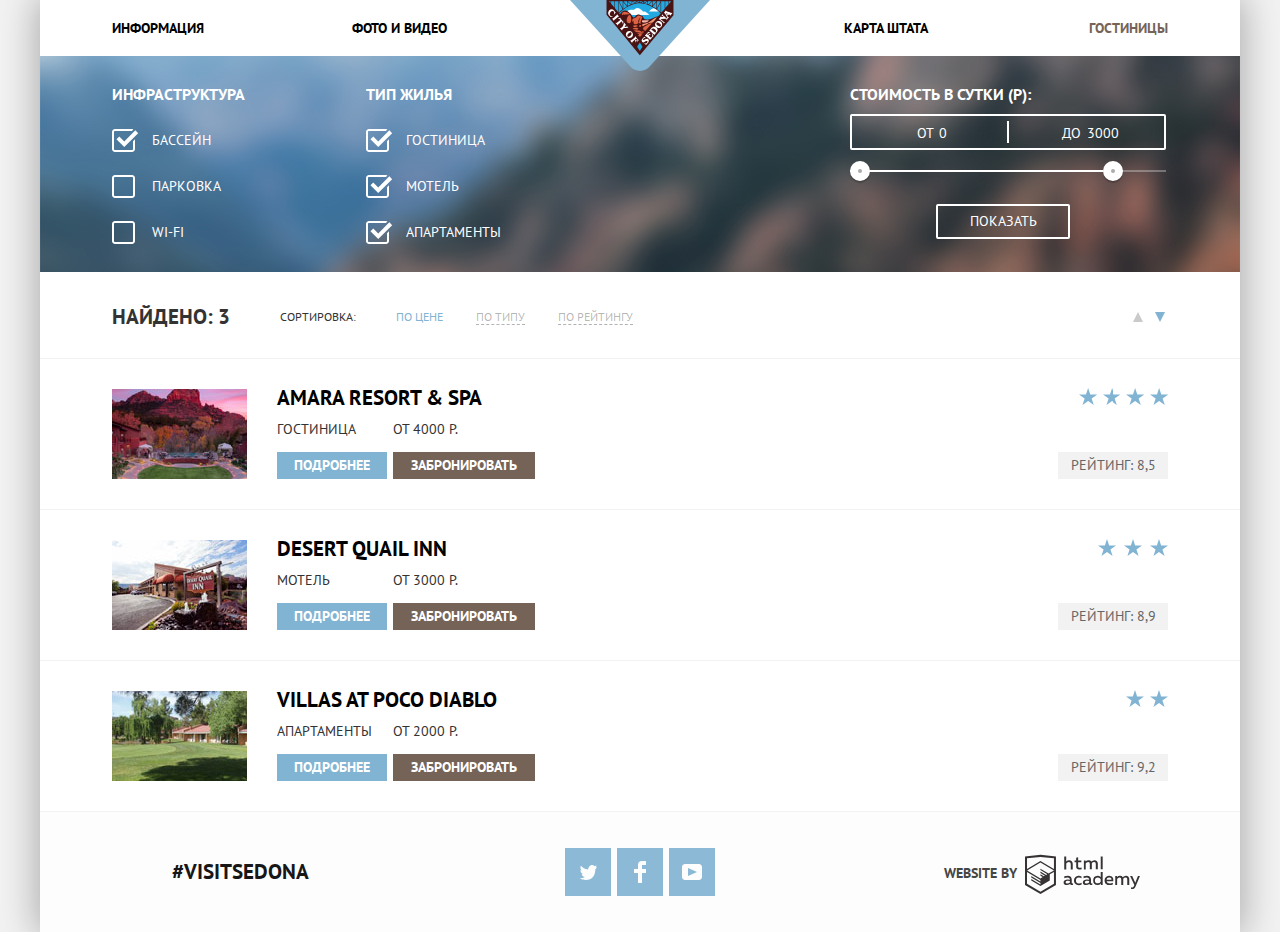
==== commit 9f29fc5b: "исправил замечания наставника" ====
--- a/catalog.html
+++ b/catalog.html
@@ -39,7 +39,7 @@
               <legend class="filter-legend">Инфраструктура</legend>
               <ul>
                 <li class="booking-option">
-                  <input class="visually-hidden filters-checkbox" id="pool" type="checkbox" name="pool" checked >
+                  <input class="visually-hidden filters-checkbox" id="pool" type="checkbox" name="pool" checked>
                   <label for="pool">Бассейн</label>
                 </li>
                 <li class="booking-option">
--- a/css/style.css
+++ b/css/style.css
@@ -83,11 +83,17 @@
 .site-navigation {
   list-style: none;
   margin: 0;
-  padding: 15px 0px;
+  padding: 0px;
+  padding-top: 15px;
 }
 
 .site-navigation li {
   width: 240px;
+  margin-bottom: 15px;
+  /* на случай добавления новых кнопок в меню: */
+  padding-left: 50px;
+  padding-right: 50px;
+  text-align: center;
 }
 
 .menu-button {
@@ -179,6 +185,11 @@
 
 /* Блок: Список преимуществ */
 
+.features {
+  position: relative;
+  z-index: 3;
+}
+
 .features-main-list {
   margin: 0px;
   padding: 0px;
@@ -188,6 +199,7 @@
 
 .feature-item-header,
 .features-extra-list h4 {
+  max-width: 160px;
   margin: 0 auto;
   font-size: 21px;
   line-height: 21px;
@@ -195,36 +207,72 @@
 
   color: #000000;
 }
-.feature-item-blue .feature-item-header {
-  color: #ffffff;
-}
-
-.feature-item-textbox {
-  padding-top: 46px ;
-}
-
-.feature-item-header {
-  width: 155px;
-  margin-bottom: 24px;
-}
-
-.feature-item-number {
-  display: block;
-  margin-bottom: 24px;
-}
-.feature-item-describtion {
-  width: 300px;
-  margin: 0 auto;
-  margin-bottom: 57px;
-}
-
-
-.feature-item-blue {
+
+.city-item,
+.bridge-item {
   background-color: #81b3d2;
   color: #ffffff;
 }
 
-
+.city-item .feature-item-header,
+.bridge-item .feature-item-header {
+  color: #ffffff;
+}
+
+.feature-item-textbox {
+  padding-top: 48px ;
+  padding-bottom: 60px;
+}
+
+.bridge-item {
+  margin-bottom: 3px;  /* чтоб в макет попасть */
+}
+
+
+.feature-item-header {
+  margin-bottom: 24px;
+}
+
+.feature-item-number {
+  max-width: 60px;
+  margin: 0 auto;
+  padding-left: 15px;
+  padding-right: 15px;
+  text-align: center;
+  position: relative;
+  display: block;
+  margin-bottom: 24px;
+}
+
+.feature-item-number::before {
+  content: "—";
+  position: absolute;
+  top: 0px;
+  left: 2px;
+}
+.feature-item-number::after {
+  content: "—";
+  position: absolute;
+  top: 0px;
+  right: 2px;
+}
+
+.feature-item-describtion {
+  width: 265px;
+  margin: 0 auto;
+}
+
+.city-item p {
+  width: 280px;
+}
+
+.tourists-item p {
+  width: 255px;
+}
+
+.bridge-item p {
+  width: 305px;
+}
 
 .feature-item-grey {
   background-color: #eeeeee;
@@ -240,6 +288,8 @@
   list-style: none;
   margin: 0px;
   padding: 0px;
+
+  background-color: #ffffff;
 }
 
 .features-extra-list-textbox {
@@ -255,8 +305,8 @@
   margin: 0 auto;
   color: #333333;
 
-  width: 270px;
-  margin-bottom: 83px;
+  width: 290px;
+  margin-bottom: 85px;
 }
 
 
@@ -277,15 +327,22 @@
 
 .booking {
   position: relative;
+  z-index: 2;
+
   text-transform: uppercase;
   background-color: #ffffff;
-
-  min-height: 293px;
+}
+
+.booking-intro {
+  position: relative;
+  z-index: 2;
+  background-color: #ffffff;
+
   padding-top: 50px;
-  z-index: 2;
 }
 
 .booking-lead {
+  max-width: 600px;
   font-size: 30px;
   font-weight: bold;
   line-height: 36px;
@@ -303,7 +360,7 @@
 
 .booking-search-button {
   display: block;
-  height: 86px;
+  min-height: 86px;
   width: 568px;
   margin: 0 auto;
   padding: 30px;
@@ -325,12 +382,15 @@
 }
 
 /* Всплывающее окно "форма поиска" */
+
 .booking-popup {
   position: absolute;
+  z-index: 1;
   top: 100%;
   left: 50%;
-  /* transform: translate(-50%); выравниваю маргином, чтобы работала анимация */
-  margin-left: -284px;
+  visibility: hidden;
+  transform: translate(-50%, -100%);
+  /* margin-left: -284px; */
 
   display: block;
   width: 568px;
@@ -342,15 +402,8 @@
   text-transform: uppercase;
 
   padding: 55px;
-  animation-fill-mode: forwards;
-  transform-origin: 0 0;
-  z-index: 1;
-}
-
-@keyframes slide-down {
-  100% {
-    transform: translateY(-100%);
-  }
+  transition: all 0.5s linear;
+
 }
 
 .booking-form {
@@ -376,7 +429,6 @@
 }
 
 .booking-popup input {
-  /* position: relative; */
   display: block;
   min-width: 20px;
   flex-grow: 1;
@@ -411,6 +463,11 @@
   outline: 2px solid #ebebeb;
 }
 
+.arrival-date,
+.departure-date {
+  padding-right: 30px; /* для IE11 */
+}
+
 .calendar-button {
   position: absolute;
   display: block;
@@ -570,6 +627,8 @@
   font-weight: bold;
   color: #000000;
   margin: 0 auto;
+  padding-left: 10px;
+  padding-right: 10px;
 }
 
 .copyright {
@@ -581,21 +640,31 @@
 .copyright p {
   display: inline-block;
   margin: 0;
-  margin-top: 8px;
-  vertical-align: top;
+  margin-top: 2px;
+  vertical-align: middle;
+  width: 80px;
 }
 
 .copyright a {
+  padding-top: 4px;
   display: inline-block;
-}
-
-
-.social-links{
+  vertical-align: middle;
+}
+
+.social-links {
   list-style: none;
   margin: 0px;
   padding: 0px;
 }
 
+.social-links li {
+  margin-right: 6px;
+}
+
+.social-links li:last-child {
+  margin-right: 0px;
+}
+
 .social-link {
   display: block;
   width: 46px;
@@ -622,8 +691,6 @@
 .youtube{
   background: #81b3d2 url("../img/svg/youtube.svg") no-repeat 50%;
 }
-
-
 
 .copyright-logo {
   display: block;
@@ -767,14 +834,14 @@
   content: "";
   position: absolute;
   top: -2px;
-  left: -42px;
+  left: 0px;
 
   width: 27px;
   height: 23px;
 
   background-image: url(../img/svg/checkbox-on-disabled.svg);
   background-repeat: no-repeat;
-  background-position: 50%;
+  background-position: left;
 }
 
 .rent-price {
@@ -885,15 +952,16 @@
   left: 80%;
 }
 
-.range-button:hover, /*в styleguide этого нет, можно убрать*/
+.range-button:hover,
 .range-button:active {
-  background: #81b3d2;
+  background: #81b3d2; /*в styleguide этого нет, можно убрать*/
+  transform: scale(1.1);
 }
 
 .filters-submit-button {
   display: block;
   box-sizing: border-box;
-  width: 132px;
+  width: 134px;
   height: 35px;
   padding: 6px 0;
   margin-left: 86px;
@@ -920,10 +988,10 @@
   text-transform: uppercase;
   background-color: #ffffff;
 
-  padding-top: 25px;
+  padding-top: 24px;
   padding-bottom: 20px;
 
-  margin-bottom: 2px;
+  border-bottom: 1px solid #f2f2f2;
 }
 
 .quantity {
@@ -936,6 +1004,8 @@
   font-weight: bold;
   font-size: 21px;
   line-height: 26px;
+
+  max-width: 210px;
 }
 
 .sorting p:nth-of-type(2) {
@@ -943,6 +1013,8 @@
   line-height: 18px;
 
   margin-right: 40px;
+
+  max-width: 76px;
 }
 
 .sorting-type {
@@ -958,6 +1030,7 @@
 
 .sorting-type li {
   margin-right: 33px;
+  max-width: 77px;
 }
 .sorting-type li:last-child {
   margin-right: 0px;
@@ -1002,22 +1075,22 @@
   box-sizing: content-box;
   width: 0px;
   height: 0px;
-  border: 7px solid #cacaca;
+  border: 5px solid #cacaca;
   border-right-color: transparent;
   border-left-color: transparent;
   vertical-align: middle;
 }
 
 .sorting-direction .top {
-  border-top: 11px solid #cacaca;
+  border-top: 10px solid #cacaca;
   border-bottom: 0px;
   text-align: left;
 }
 
 .sorting-direction a.bottom {
-  border-bottom: 11px solid #cacaca;
+  border-bottom: 10px solid #cacaca;
   border-top: 0px;
-  margin-right: 6px;
+  margin-right: 8px;
 }
 
 .sorting-direction a.sort-active {
@@ -1057,29 +1130,33 @@
   display: flex;
 
   padding-left: 72px;
-  padding-top: 25px;
-  padding-bottom: 31px;
-  margin-bottom: 2px;
-
-  /* height: 150px; временно */
+  padding-right: 72px;
+  padding-top: 26px;
+  padding-bottom: 30px;
+  border-bottom: 1px solid #f2f2f2;
+
 }
 
 .hotels-list h3 {
+  max-width: 600px;
   font-size: 21px;
   line-height: 26px;
   font-weight: bold;
 
   margin: 0;
+  margin-bottom: 8px;
   padding: 0;
 }
 
 .hotel-image {
-  margin-right: 33px;
+  margin-right: 30px;
   padding-top: 4px;
 }
 
 .hotel-image img{
   display: block;
+  width: 135px;
+  height: 90px;
 }
 
 .hotel-box {
@@ -1087,7 +1164,7 @@
   align-content: flex-start;
   flex-wrap: wrap;
   flex-basis: 260px;
-  margin-right: 520px;
+  flex-grow: 0;
 }
 
 .hotel-box-info {
@@ -1099,18 +1176,30 @@
   flex-grow: 1;
 }
 
+.hotel-type {
+  max-width: 110px;
+}
+
+.hotel-prise {
+  max-width: 144px;
+}
+
 .hotel-prise,
 .hotel-type {
-  padding: 8px 0px;
-  margin: 0;
-  margin-bottom: 4px;
+  padding: 0px;
+  margin: 0;
+  margin-bottom: 12px;
+  max-height: 21px;
+  overflow: hidden;
 }
 
 .hotel-review p {
   margin: 0;
+  margin-top: 3px;
 }
 
 .hotel-review {
+  margin-left: auto;
   display: flex;
   flex-direction: column;
   justify-content: space-between;
@@ -1165,7 +1254,6 @@
 .info-button {
   display: block;
   width: 110px;
-  height: 27px;
 
   font-weight: bold;
   background-color: #81b3d2;
@@ -1224,6 +1312,7 @@
 
 .site-navigation {
   display: flex;
+  flex-wrap: wrap;
 }
 
 /* Основной список преимуществ - главный флекс контейнер */
@@ -1257,10 +1346,16 @@
  flex-grow: 1;
 }
 
+.feature-item-image img {
+  width: 800px;
+  height: 256px;
+}
+
 /* Вложенный список преимуществ тоже флекс контейнер */
 .features-extra-list {
   flex-basis: 100%;
   display: flex;
+  flex-wrap: wrap; /* на случай новых элеметов в списке */
 }
 
 .features-extra-list-item {
@@ -1282,15 +1377,14 @@
   min-height: 120px;
   justify-content: center; /* Т.З. п.3.7 */
   align-items: center;
-  padding-top: 36px; /* выравнивание по центру для IE 11 */
-  padding-bottom: 36px;
+  padding-top: 34px; /* выравнивание по центру для IE 11 */
+  padding-bottom: 34px;
 }
 
 .social-links {
   display: flex;
-  padding-left: 125px;
-  padding-right: 125px;
-  justify-content: space-between;
+  flex-wrap: wrap;
+  justify-content: center;
   align-items: center;
 }
 
@@ -1303,13 +1397,12 @@
 /* catalog.html основная сетка */
  .filters {
    display: flex;
-   /* flex-wrap: wrap; */
-
  }
 
  /* ---------------Оживление всплывающих окон---------- */
 
- .popup-hide {
-  animation-name: slide-down;
-  animation-duration: 1s;
-}
+ .popup-appear {
+   visibility: visible;
+   transform: translate(-50%, 0);
+}
+
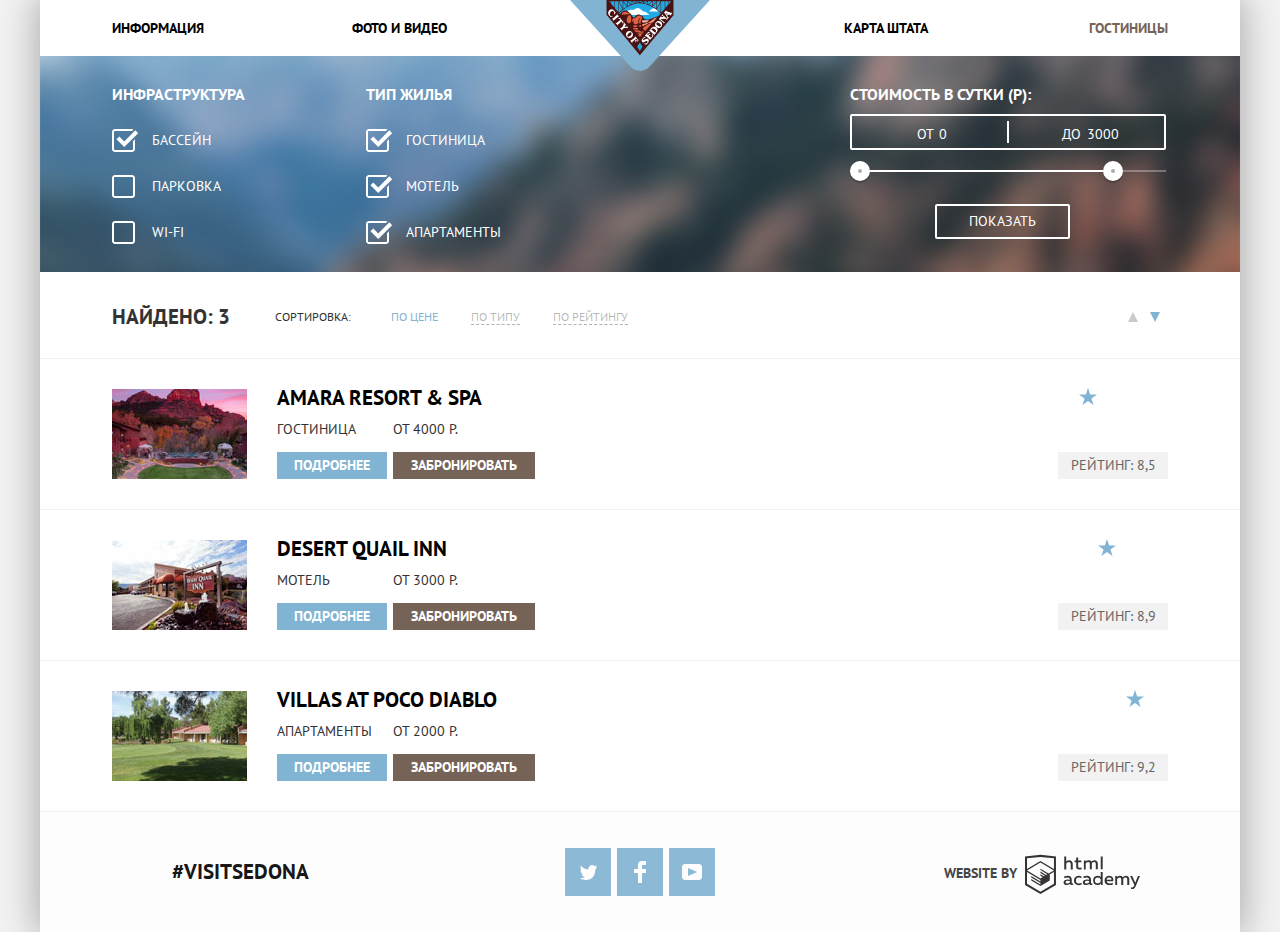
==== commit b0ede855: "Исправил замечания наставника" ====
--- a/catalog.html
+++ b/catalog.html
@@ -5,7 +5,7 @@
     <title>Sedona Hotels</title>
     <link href="https://fonts.googleapis.com/css?family=PT+Sans:400,700&amp;subset=cyrillic,cyrillic-ext" rel="stylesheet">
     <link href="css/normalize.css" rel="stylesheet">
-    <link href="css/style.css" rel="stylesheet">
+    <link href="css/style.min.css" rel="stylesheet">
   </head>
 
   <body class="catalog-page">
@@ -121,7 +121,7 @@
           <ul class="hotels-list">
 
             <li>
-              <a class="hotel-image"><img src="img/AmaraResortSpa.jpg" alt="фото отеля Amara Resort & Spa" width="135" height="90"></a>
+              <a class="hotel-image"><img src="img/amara-resort-spa.jpg" alt="фото отеля Amara Resort & Spa" width="135" height="90"></a>
               <div class="hotel-box">
                 <a class="hotel-name" href="#"><h3>Amara Resort & Spa</h3></a>
                 <div class="hotel-box-info">
@@ -142,7 +142,7 @@
             </li>
 
             <li>
-              <a class="hotel-image"><img src="img/DesertQuailInn.jpg" alt="фото отеля Desert Quail Inn" width="135" height="90"></a>
+              <a class="hotel-image"><img src="img/desert-quailinn.jpg" alt="фото отеля Desert Quail Inn" width="135" height="90"></a>
               <div class="hotel-box">
                 <a class="hotel-name" href="#"><h3>Desert Quail Inn</h3></a>
                 <div class="hotel-box-info">
@@ -163,7 +163,7 @@
             </li>
 
             <li>
-              <a class="hotel-image"><img src="img/VillasatPocoDiablo.jpg" alt="фото отеля Villas at Poco Diablo" width="135" height="90"></a>
+              <a class="hotel-image"><img src="img/villasat-poco-diablo.jpg" alt="фото отеля Villas at Poco Diablo" width="135" height="90"></a>
               <div class="hotel-box">
                 <a class="hotel-name" href="#"><h3>Villas at Poco Diablo</h3></a>
                 <div class="hotel-box-info">
--- a/css/style.min.css
+++ b/css/style.min.css
@@ -0,0 +1 @@
+.price-inputs,html{-webkit-box-sizing:border-box}.menu-button,body{font-size:14px;font-style:normal}.booking,.features-main-list,.intro-text,.menu-button{text-transform:uppercase}.booking-popup,.feature-item-image img,.feature-item-number,.header-logo img,.intro-logo{display:block}.booking-popup input,body{font-family:"PT Sans",Arial,sans-serif}.hotel-review,.hotels-list{-webkit-box-orient:vertical;-webkit-box-direction:normal}html{box-sizing:border-box}*,::after,::before{-webkit-box-sizing:inherit;box-sizing:inherit}.quantity,.rent-price{-webkit-box-sizing:content-box}body{margin:0;padding:0;line-height:21px;text-align:center;color:#333;background-color:#f2f2f2}.intro h1,.intro h2,.menu-button{line-height:26px}.intro,.main-header,.site-menu{background-color:#fff}.visually-hidden{position:absolute;width:1px;height:1px;margin:-1px;border:0;padding:0;clip:rect(0,0,0,0);overflow:hidden}a{text-decoration:none}.main-header{position:relative;min-height:56px}.header-logo{position:absolute;left:50%;top:0;-webkit-transform:translate(-50%);-ms-transform:translate(-50%);transform:translate(-50%)}.site-navigation{list-style:none;margin:0;padding:15px 0 0}.site-navigation li{width:240px;margin-bottom:15px;padding-left:50px;padding-right:50px;text-align:center}.menu-button{font-weight:700;color:#000;margin:0 auto}.site-navigation li:nth-child(2){margin-right:240px}.site-navigation li:nth-child(1),.site-navigation li:nth-child(2){padding-left:72px;text-align:left}.site-navigation li:nth-child(3),.site-navigation li:nth-child(4){padding-right:72px;text-align:right}.menu-button:focus,.menu-button:hover{color:#81b3d2}.menu-button:active{color:#b2b2b2}.intro{min-height:725px}.intro-banner{padding-top:76px;padding-bottom:79px;background:url(../img/svg/intro-mask.svg) 0 calc(100% + 1px) no-repeat,url(../img/background-photo.jpg) no-repeat;background-color:#6c849a}.intro-logo{margin:0 auto}.intro-text{background-color:#fff;width:520px;margin:0 auto;padding-top:61px;padding-bottom:25px}.intro h1{font-size:21px;font-weight:700;text-align:center;color:#000;margin:0 0 27px}.intro h2{margin:0 0 26px;font-weight:400;font-size:14px;text-align:center}.features{position:relative;z-index:3;min-height:1098px}.features-main-list{margin:0;padding:0;list-style:none}li.feature-item{min-height:256px}.feature-item-header,.features-extra-list h4{margin:0 auto;padding:0 74px;font-size:21px;line-height:21px;font-weight:700;color:#000}.bridge-item,.city-item{background-color:#81b3d2;color:#fff}.bridge-item .feature-item-header,.city-item .feature-item-header{color:#fff}.feature-item-textbox{margin:0 auto;padding:46px 46px 36px}.feature-item-header{margin-bottom:24px}.feature-item-number{margin:0 auto 21px;text-align:center;position:relative}.feature-item-number::after,.feature-item-number::before{content:"—";position:absolute;top:0}.feature-item-number::before{left:127px}.feature-item-number::after{right:127px}.feature-item-describtion{margin:0 auto 21px}.feature-item-grey{background-color:#eee}.features-extra-list{list-style:none;margin:0;padding:0;background-color:#fff}li.features-extra-list-item{min-height:330px}.features-extra-list-textbox{padding:160px 55px 60px}.features-extra-list h4{margin:0 auto 24px}.features-extra-list p{margin:0 auto 21px;color:#333}.house{background:url(../img/svg/icon-1.svg) 50% 57px no-repeat #fff}.food{background:url(../img/svg/icon-3.svg) 50% 57px no-repeat #fff}.gifts{background:url(../img/svg/icon-2.svg) 50% 57px no-repeat #fff}.booking,.booking-intro{position:relative;z-index:2;background-color:#fff}.booking{min-height:290px}.booking-intro{padding-top:50px;padding-left:315px;padding-right:315px}.booking-lead{font-size:30px;font-weight:700;line-height:36px;color:#000;margin:0 auto 24px}.booking-text{line-height:24px;margin:0 auto 24px}.booking-intro div{padding-bottom:1px;margin-bottom:22px}.booking-search-button{display:block;min-height:86px;width:568px;margin:0 auto;padding:30px;font-size:21px;font-weight:700;line-height:26px;color:#fff;background-color:#766357}.booking-search-button:focus,.booking-search-button:hover{background-color:#604e43}.booking-search-button:active{color:rgba(255,255,255,.3);background-color:#503e33}.booking-popup,.booking-popup input{line-height:26px;font-weight:700;color:#000;text-transform:uppercase}.booking-popup{position:absolute;z-index:1;top:100%;left:50%;visibility:hidden;-webkit-transform:translate(-50%,-100%);-ms-transform:translate(-50%,-100%);transform:translate(-50%,-100%);width:568px;background-color:#fff;padding:55px;-webkit-transition:all .5s linear;-o-transition:all .5s linear;transition:all .5s linear}.booking-form{display:-webkit-box;display:-ms-flexbox;display:flex;-ms-flex-wrap:wrap;flex-wrap:wrap;-webkit-box-pack:start;-ms-flex-pack:start;justify-content:flex-start}.booking-form div,.sorting{display:-webkit-box;display:-ms-flexbox}.booking-form div{display:flex;-webkit-box-pack:start;-ms-flex-pack:start;justify-content:flex-start;width:458px;margin-bottom:29px}.booking-form .adults-box,.booking-form .children-box{width:229px;margin-bottom:53px}.booking-popup input{display:block;min-width:20px;-webkit-box-flex:1;-ms-flex-positive:1;flex-grow:1;font-size:14px;text-align:left;background-color:#f2f2f2;border:none;margin:0;padding-left:10px;padding-top:6px;padding-bottom:6px}.booking-popup input::-webkit-input-placeholder{color:#000}.booking-popup input:-ms-input-placeholder{color:#000}.booking-popup input::-ms-input-placeholder{color:#000}.booking-popup input::placeholder{color:#000}.booking-popup input:hover{background-color:#ebebeb}.booking-popup input:focus{background-color:#fff;outline:0;-webkit-box-shadow:0 0 0 2px #ebebeb inset;box-shadow:0 0 0 2px #ebebeb inset}.arrival-date,.departure-date{padding-right:30px}.calendar-button{position:absolute;display:block;left:calc(100% - 93px);width:38px;height:38px;border:none;background-color:transparent;cursor:pointer}.calendar-button svg{fill:#cacaca},.calendar-button:focus svg,.calendar-button:hover svg{fill:#000}.calendar-button:active svg{fill:#81b3d2}.booking-popup label{display:block;width:112px;text-align:left;margin:0;padding:6px 0;cursor:pointer}.copyright,.hashtag{line-height:26px;text-align:center;font-weight:700}.adults-box input,.children-box input{-webkit-box-flex:0;-ms-flex-positive:0;flex-grow:0;width:38px;padding-left:15px}.adults-box label,.children-box label{-webkit-box-ordinal-group:-1;-ms-flex-order:-2;order:-2}.children-box label{padding-left:52px}.booking-form-rate-button{position:relative;border:none;background-color:#f2f2f2;width:38px;height:38px;padding:0;cursor:pointer}.minus-rate-button::before,.plus-rate-button::after,.plus-rate-button::before{position:absolute;left:calc(50% - 6px);top:17px;content:"";width:12px;height:3px;background-color:#a9a9a9}.booking-form-rate-button:focus{outline:#ebebeb solid 2px}.minus-rate-button{-webkit-box-ordinal-group:0;-ms-flex-order:-1;order:-1}.plus-rate-button::after{-webkit-transform:rotate(90deg);-ms-transform:rotate(90deg);transform:rotate(90deg)}.booking-form-rate-button:focus::after,.booking-form-rate-button:focus::before,.booking-form-rate-button:hover::after,.booking-form-rate-button:hover::before{background-color:#000}.booking-form-rate-button:active::after,.booking-form-rate-button:active::before,.popap-submit-button{background-color:#81b3d2}.popap-submit-button{display:block;-webkit-box-flex:1;-ms-flex-positive:1;flex-grow:1;font-size:21px;line-height:26px;text-transform:uppercase;font-weight:700;color:#fff;-webkit-box-shadow:none;box-shadow:none;border:none;cursor:pointer;padding:16px}.copyright a,.copyright p{display:inline-block;vertical-align:middle}.popap-submit-button:focus,.popap-submit-button:hover{background-color:#669ec0}.popap-submit-button:active{background-color:#5496bd;color:rgba(255,255,255,.3)}.site-footer{background-color:#fff;opacity:.9;text-transform:uppercase}.hashtag{font-size:21px;color:#000;margin:0 auto;padding-left:10px;padding-right:10px}.copyright p{margin:2px 0 0;width:80px}.copyright a{padding-top:4px}.social-links{list-style:none;margin:0;padding:0}.social-links li{margin-right:6px}.social-links li:last-child{margin-right:0}.social-link{display:block;width:46px;height:48px;background-color:#81b3d2}.social-link:focus,.social-link:hover{background-color:#669ec0}.social-link:active{background-color:#5496bd}.twitter{background:url(../img/svg/twitter.svg) 50% no-repeat #81b3d2}.facebook{background:url(../img/svg/fb-icon.svg) 50% no-repeat #81b3d2}.youtube{background:url(../img/svg/youtube.svg) 50% no-repeat #81b3d2}.copyright-logo{display:block;fill:#231f20}.copyright-logo:focus,.copyright-logo:hover{fill:#81b3d2}.copyright-logo:active{fill:#bdbbbc}.catalog-page{text-align:left}.active{color:#766357}.searching-filters{text-transform:uppercase;color:#fff;background:url(../img/filter-background.jpg) 50% -56px no-repeat #81b3d2}.filters{padding-top:28px;padding-bottom:29px}fieldset{padding:0;border:0;margin:0}.infrastructure,.type-of-housing{width:300px}.infrastructure{padding-left:72px}.type-of-housing{padding-left:26px}.infrastructure ul,.type-of-housing ul{list-style:none;margin:0;padding-left:0}.infrastructure .filter-legend,.infrastructure li,.type-of-housing .filter-legend,.type-of-housing li{margin-bottom:25px}.infrastructure li:last-child,.type-of-housing li:last-child{margin-bottom:0}.filter-legend{font-size:16px;font-weight:700;display:block}.infrastructure label,.type-of-housing label{position:relative;cursor:pointer;padding-left:40px}.filters-checkbox+label::before,.filters-checkbox:checked+label::before,.filters-checkbox:checked:disabled+label::before,.filters-checkbox:disabled+label::before{position:absolute;top:-2px;left:0;width:27px;height:23px;background-repeat:no-repeat;background-position:left;content:""}.filters-checkbox+label::before{background-image:url(../img/svg/checkbox-off.svg)}.filters-checkbox:checked+label::before{background-image:url(../img/svg/checkbox-on.svg)}.filters-checkbox:disabled+label::before{background-image:url(../img/svg/checkbox-off-disabled.svg)}.filters-checkbox:checked:disabled+label::before{background-image:url(../img/svg/checkbox-on-disabled.svg)}.filters-checkbox:focus+label::before{opacity:.5}.rent-price{box-sizing:content-box;width:316px;padding-left:210px;padding-right:74px}.rent-price .filter-legend{margin-bottom:9px}.price-inputs{position:relative;box-sizing:border-box;height:36px;margin-bottom:20px;border:2px solid #fff;border-radius:2px}.price-inputs::after{content:"";position:absolute;top:50%;left:50%;width:2px;height:22px;background:#fff;-webkit-transform:translate(-50%,-50%);-ms-transform:translate(-50%,-50%);transform:translate(-50%,-50%)}.price-inputs label{width:calc(50% - 2px);display:inline-block;vertical-align:middle;margin-top:6px;cursor:pointer}.price-inputs .min-price{padding-left:65px}.price-inputs .max-price{padding-left:52px}.price-inputs input{width:60px;height:23px;margin:0;color:inherit;font:inherit;background:0 0;border:none}.range-controls{position:relative;margin-bottom:32px}.range-controls .scale-line{height:2px;background:rgba(255,255,255,.3)}.range-controls .range-line{width:80%;height:2px;background:#fff}.range-button{padding:0;position:absolute;top:-9px;width:4px;height:4px;background:#ababab;border:8px solid #fff;border-radius:50%;-webkit-box-shadow:0 2px 1px 0 rgba(0,1,1,.2);box-shadow:0 2px 1px 0 rgba(0,1,1,.2);cursor:pointer}.range-button-min{left:0}.range-button-max{left:80%}.range-button:active,.range-button:focus,.range-button:hover{background:#81b3d2;-webkit-transform:scale(1.1);-ms-transform:scale(1.1);transform:scale(1.1)}.filters-submit-button{display:block;-webkit-box-sizing:border-box;box-sizing:border-box;width:135px;height:35px;padding:6px 0;margin-left:85px;text-transform:uppercase;background-color:transparent;color:#fff;border:2px solid #fff;border-radius:2px;cursor:pointer}.filters-submit-button:focus,.filters-submit-button:hover{color:#000;background-color:#fff}.sorting{display:flex;-webkit-box-align:center;-ms-flex-align:center;align-items:center;text-transform:uppercase;background-color:#fff;padding-top:24px;padding-bottom:20px;border-bottom:1px solid #f2f2f2}.hotels-list,.sorting-type{display:-webkit-box;display:-ms-flexbox}.quantity{box-sizing:content-box;width:135px;padding-left:72px;margin:0 28px 0 0;font-weight:700;font-size:21px;line-height:26px;max-width:210px}.sorting p:nth-of-type(2){font-size:12px;line-height:18px;margin-right:40px;max-width:76px}.sorting-type{list-style:none;display:flex;-webkit-box-align:center;-ms-flex-align:center;align-items:center;margin:0 500px 0 0;padding:0;font-size:12px;line-height:18px}.sorting-type li{margin-right:33px;max-width:77px}.sorting-type li:last-child{margin-right:0}.sorting-type-on{color:#81b3d2}.sorting-type-off{color:rgba(0,0,0,.3);border-bottom:1px dashed}.sorting-type-off:focus,.sorting-type-off:hover{color:#81b3d2;border-bottom:1px dashed}.sorting-type-off:active{color:#000;border-bottom:none}.sorting-direction{width:48px;list-style:none;margin:0;padding:0}.sorting-direction li{display:inline-block}.sorting-direction a{display:block;-webkit-box-sizing:content-box;box-sizing:content-box;width:0;height:0;border:5px solid #cacaca;border-right-color:transparent;border-left-color:transparent;vertical-align:middle}.sorting-direction .top{border-top:10px solid #cacaca;border-bottom:0;text-align:left}.sorting-direction a.bottom{border-bottom:10px solid #cacaca;border-top:0;margin-right:8px}.sorting-direction a.sort-active{border-color:#81b3d2 transparent}.sorting-direction a:focus,.sorting-direction a:hover{border-color:#000 transparent}.sorting-direction a:active{border-color:#81b3d2 transparent}.hotels-list{display:flex;-ms-flex-direction:column;flex-direction:column;margin:0;padding:0}.hotel-box,.hotels-list li{display:-webkit-box;display:-ms-flexbox}.hotels-list li{list-style:none;text-transform:uppercase;background-color:#fff;display:flex;border-bottom:1px solid #f2f2f2;padding:26px 72px 30px}.hotels-list h3{width:600px;font-size:21px;line-height:26px;font-weight:700;margin:0 0 8px;padding:0}.hotel-image{margin-right:30px;padding-top:4px}.hotel-image img{display:block;width:135px;height:90px}.hotel-box{display:flex;-ms-flex-line-pack:start;align-content:flex-start;-ms-flex-wrap:wrap;flex-wrap:wrap;-ms-flex-preferred-size:260px;flex-basis:260px;-webkit-box-flex:0;-ms-flex-positive:0;flex-grow:0}.hotel-box-info{width:110px;margin-right:6px}.hotel-box-booking{-webkit-box-flex:1;-ms-flex-positive:1;flex-grow:1}.hotel-type{max-width:110px}.hotel-prise{max-width:144px}.hotel-prise,.hotel-type{padding:0;margin:0 0 12px;max-height:21px;overflow:hidden}.booking-button,.info-button,.rating{text-align:center;padding:3px 0}.hotel-review p{margin:3px 0 0}.hotel-review{margin-left:auto;display:-webkit-box;display:-ms-flexbox;display:flex;-ms-flex-direction:column;flex-direction:column;-webkit-box-pack:justify;-ms-flex-pack:justify;justify-content:space-between;-webkit-box-align:end;-ms-flex-align:end;align-items:flex-end}.rating{-webkit-box-ordinal-group:2;-ms-flex-order:1;order:1;display:block;width:110px;background-color:#f2f2f2;color:#666}.stars-2,.stars-3,.stars-4{background:url(../img/svg/star.svg) no-repeat space}.rating-stars{height:20px}.stars-2{width:42px}.stars-3{width:70px}.stars-4{width:89px}.hotel-name{color:#000;display:block}.hotel-name:focus,.hotel-name:hover{color:#81b3d2}.hotel-name:active{color:rgba(0,0,0,.3)}.info-button{display:block;width:110px;font-weight:700;background-color:#81b3d2;color:#fff}.info-button:focus,.info-button:hover{background-color:#669ec0}.info-button:active{background-color:#5496bd;color:rgba(255,255,255,.3)}.booking-button{display:block;width:142px;font-weight:700;background-color:#766357;color:#fff}.features-main-list,.site-navigation{display:-webkit-box;display:-ms-flexbox;-ms-flex-wrap:wrap}.booking-button:focus,.booking-button:hover{background-color:#604e43}.booking-button:active{background-color:#503e33;color:rgba(255,255,255,.3)}.catalog-footer{background-color:#fff}body{min-width:1200px}.container{width:1200px;margin:0 auto;-webkit-box-shadow:0 0 35px 3px rgba(0,0,0,.3);box-shadow:0 0 35px 3px rgba(0,0,0,.3)}.site-navigation{display:flex;flex-wrap:wrap}.features-main-list{width:100%;display:flex;flex-wrap:wrap}.feature-item{width:400px}.bridge-item,.city-item{width:100%;display:-webkit-box;display:-ms-flexbox;display:flex;-ms-flex-wrap:wrap;flex-wrap:wrap}.bridge-item .feature-item-textbox,.city-item .feature-item-textbox{width:400px}.bridge-item .feature-item-image,.city-item .feature-item-image{-webkit-box-flex:1;-ms-flex-positive:1;flex-grow:1}.feature-item-image img{width:800px;height:256px}.copyright,.features-extra-list-item,.hashtag,.social-links{width:400px}.features-extra-list{-ms-flex-preferred-size:100%;flex-basis:100%;display:-webkit-box;display:-ms-flexbox;display:flex;-ms-flex-wrap:wrap;flex-wrap:wrap}.site-footer,.social-links{display:-webkit-box;display:-ms-flexbox}.map{position:relative;margin-bottom:-128px}.map iframe{position:absolute}.site-footer{display:flex;min-height:120px;-webkit-box-pack:center;-ms-flex-pack:center;justify-content:center;-webkit-box-align:center;-ms-flex-align:center;align-items:center;padding-top:34px;padding-bottom:34px}.social-links{display:flex;-ms-flex-wrap:wrap;flex-wrap:wrap;-webkit-box-pack:center;-ms-flex-pack:center;justify-content:center;-webkit-box-align:center;-ms-flex-align:center;align-items:center}.filters{display:-webkit-box;display:-ms-flexbox;display:flex}.popup-appear{visibility:visible;-webkit-transform:translate(-50%,0);-ms-transform:translate(-50%,0);transform:translate(-50%,0)}
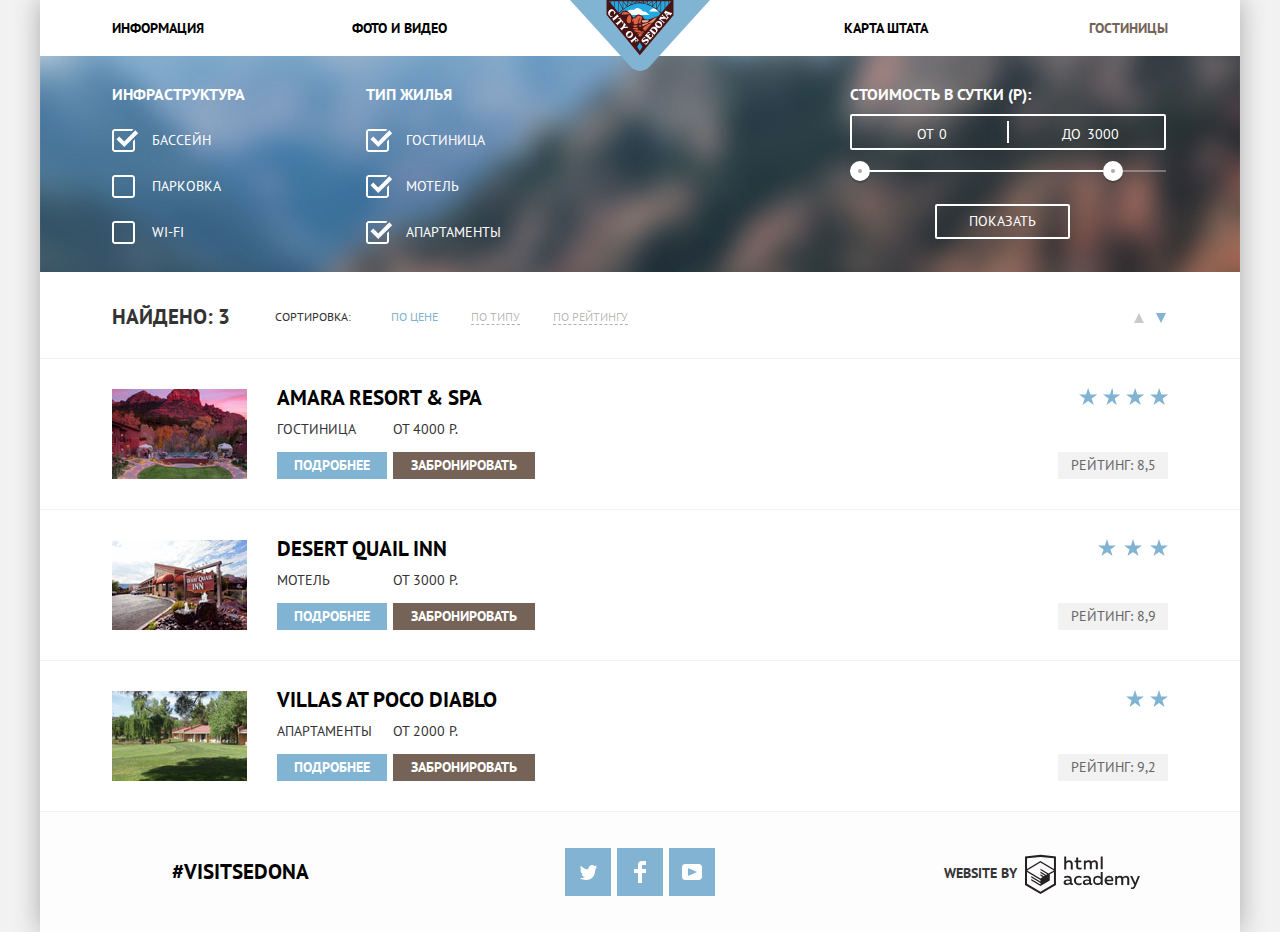
==== commit 09182630: "Исправил замечания" ====
--- a/catalog.html
+++ b/catalog.html
@@ -7,7 +7,6 @@
     <link href="css/normalize.css" rel="stylesheet">
     <link href="css/style.min.css" rel="stylesheet">
   </head>
-
   <body class="catalog-page">
     <div class="container">
 
@@ -92,8 +91,7 @@
         <!-- Результаты поиска -->
         <section class="search-results">
           <h2 class="visually-hidden">Результаты поиска:</h2>
-
-          <!-- Найдено: n штук - Блок для показа результатов поиска и сортировки -->
+          <!-- Блок для показа результатов поиска и сортировки -->
           <div class="sorting">
             <p class="quantity">Найдено:<span> 3</span></p>
             <p>Сортировка:</p>
@@ -117,7 +115,7 @@
             </ul>
           </div>
 
-          <!-- ВЫДАЧА РЕЗУЛЬТАТОВ ПОИСКА -->
+          <!-- ВЫДАЧА РЕЗУЛЬТАТОВ ПОИСКА (Список подходящих отелей) -->
           <ul class="hotels-list">
 
             <li>
@@ -182,6 +180,7 @@
                 </p>
               </div>
             </li>
+
           </ul>
         </section>
       </main>
@@ -190,7 +189,6 @@
       <footer class="site-footer">
         <p class="hashtag">#VISITSEDONA</p>
         <ul class="social-links">
-          <!-- Иконки фоновые => в CSS -->
           <li class="social-button">
             <a class="twitter social-link" href="#"><span class="visually-hidden social-link">Твитер</span></a>
           </li>
--- a/css/style.min.css
+++ b/css/style.min.css
@@ -1 +1 @@
-.price-inputs,html{-webkit-box-sizing:border-box}.menu-button,body{font-size:14px;font-style:normal}.booking,.features-main-list,.intro-text,.menu-button{text-transform:uppercase}.booking-popup,.feature-item-image img,.feature-item-number,.header-logo img,.intro-logo{display:block}.booking-popup input,body{font-family:"PT Sans",Arial,sans-serif}.hotel-review,.hotels-list{-webkit-box-orient:vertical;-webkit-box-direction:normal}html{box-sizing:border-box}*,::after,::before{-webkit-box-sizing:inherit;box-sizing:inherit}.quantity,.rent-price{-webkit-box-sizing:content-box}body{margin:0;padding:0;line-height:21px;text-align:center;color:#333;background-color:#f2f2f2}.intro h1,.intro h2,.menu-button{line-height:26px}.intro,.main-header,.site-menu{background-color:#fff}.visually-hidden{position:absolute;width:1px;height:1px;margin:-1px;border:0;padding:0;clip:rect(0,0,0,0);overflow:hidden}a{text-decoration:none}.main-header{position:relative;min-height:56px}.header-logo{position:absolute;left:50%;top:0;-webkit-transform:translate(-50%);-ms-transform:translate(-50%);transform:translate(-50%)}.site-navigation{list-style:none;margin:0;padding:15px 0 0}.site-navigation li{width:240px;margin-bottom:15px;padding-left:50px;padding-right:50px;text-align:center}.menu-button{font-weight:700;color:#000;margin:0 auto}.site-navigation li:nth-child(2){margin-right:240px}.site-navigation li:nth-child(1),.site-navigation li:nth-child(2){padding-left:72px;text-align:left}.site-navigation li:nth-child(3),.site-navigation li:nth-child(4){padding-right:72px;text-align:right}.menu-button:focus,.menu-button:hover{color:#81b3d2}.menu-button:active{color:#b2b2b2}.intro{min-height:725px}.intro-banner{padding-top:76px;padding-bottom:79px;background:url(../img/svg/intro-mask.svg) 0 calc(100% + 1px) no-repeat,url(../img/background-photo.jpg) no-repeat;background-color:#6c849a}.intro-logo{margin:0 auto}.intro-text{background-color:#fff;width:520px;margin:0 auto;padding-top:61px;padding-bottom:25px}.intro h1{font-size:21px;font-weight:700;text-align:center;color:#000;margin:0 0 27px}.intro h2{margin:0 0 26px;font-weight:400;font-size:14px;text-align:center}.features{position:relative;z-index:3;min-height:1098px}.features-main-list{margin:0;padding:0;list-style:none}li.feature-item{min-height:256px}.feature-item-header,.features-extra-list h4{margin:0 auto;padding:0 74px;font-size:21px;line-height:21px;font-weight:700;color:#000}.bridge-item,.city-item{background-color:#81b3d2;color:#fff}.bridge-item .feature-item-header,.city-item .feature-item-header{color:#fff}.feature-item-textbox{margin:0 auto;padding:46px 46px 36px}.feature-item-header{margin-bottom:24px}.feature-item-number{margin:0 auto 21px;text-align:center;position:relative}.feature-item-number::after,.feature-item-number::before{content:"—";position:absolute;top:0}.feature-item-number::before{left:127px}.feature-item-number::after{right:127px}.feature-item-describtion{margin:0 auto 21px}.feature-item-grey{background-color:#eee}.features-extra-list{list-style:none;margin:0;padding:0;background-color:#fff}li.features-extra-list-item{min-height:330px}.features-extra-list-textbox{padding:160px 55px 60px}.features-extra-list h4{margin:0 auto 24px}.features-extra-list p{margin:0 auto 21px;color:#333}.house{background:url(../img/svg/icon-1.svg) 50% 57px no-repeat #fff}.food{background:url(../img/svg/icon-3.svg) 50% 57px no-repeat #fff}.gifts{background:url(../img/svg/icon-2.svg) 50% 57px no-repeat #fff}.booking,.booking-intro{position:relative;z-index:2;background-color:#fff}.booking{min-height:290px}.booking-intro{padding-top:50px;padding-left:315px;padding-right:315px}.booking-lead{font-size:30px;font-weight:700;line-height:36px;color:#000;margin:0 auto 24px}.booking-text{line-height:24px;margin:0 auto 24px}.booking-intro div{padding-bottom:1px;margin-bottom:22px}.booking-search-button{display:block;min-height:86px;width:568px;margin:0 auto;padding:30px;font-size:21px;font-weight:700;line-height:26px;color:#fff;background-color:#766357}.booking-search-button:focus,.booking-search-button:hover{background-color:#604e43}.booking-search-button:active{color:rgba(255,255,255,.3);background-color:#503e33}.booking-popup,.booking-popup input{line-height:26px;font-weight:700;color:#000;text-transform:uppercase}.booking-popup{position:absolute;z-index:1;top:100%;left:50%;visibility:hidden;-webkit-transform:translate(-50%,-100%);-ms-transform:translate(-50%,-100%);transform:translate(-50%,-100%);width:568px;background-color:#fff;padding:55px;-webkit-transition:all .5s linear;-o-transition:all .5s linear;transition:all .5s linear}.booking-form{display:-webkit-box;display:-ms-flexbox;display:flex;-ms-flex-wrap:wrap;flex-wrap:wrap;-webkit-box-pack:start;-ms-flex-pack:start;justify-content:flex-start}.booking-form div,.sorting{display:-webkit-box;display:-ms-flexbox}.booking-form div{display:flex;-webkit-box-pack:start;-ms-flex-pack:start;justify-content:flex-start;width:458px;margin-bottom:29px}.booking-form .adults-box,.booking-form .children-box{width:229px;margin-bottom:53px}.booking-popup input{display:block;min-width:20px;-webkit-box-flex:1;-ms-flex-positive:1;flex-grow:1;font-size:14px;text-align:left;background-color:#f2f2f2;border:none;margin:0;padding-left:10px;padding-top:6px;padding-bottom:6px}.booking-popup input::-webkit-input-placeholder{color:#000}.booking-popup input:-ms-input-placeholder{color:#000}.booking-popup input::-ms-input-placeholder{color:#000}.booking-popup input::placeholder{color:#000}.booking-popup input:hover{background-color:#ebebeb}.booking-popup input:focus{background-color:#fff;outline:0;-webkit-box-shadow:0 0 0 2px #ebebeb inset;box-shadow:0 0 0 2px #ebebeb inset}.arrival-date,.departure-date{padding-right:30px}.calendar-button{position:absolute;display:block;left:calc(100% - 93px);width:38px;height:38px;border:none;background-color:transparent;cursor:pointer}.calendar-button svg{fill:#cacaca},.calendar-button:focus svg,.calendar-button:hover svg{fill:#000}.calendar-button:active svg{fill:#81b3d2}.booking-popup label{display:block;width:112px;text-align:left;margin:0;padding:6px 0;cursor:pointer}.copyright,.hashtag{line-height:26px;text-align:center;font-weight:700}.adults-box input,.children-box input{-webkit-box-flex:0;-ms-flex-positive:0;flex-grow:0;width:38px;padding-left:15px}.adults-box label,.children-box label{-webkit-box-ordinal-group:-1;-ms-flex-order:-2;order:-2}.children-box label{padding-left:52px}.booking-form-rate-button{position:relative;border:none;background-color:#f2f2f2;width:38px;height:38px;padding:0;cursor:pointer}.minus-rate-button::before,.plus-rate-button::after,.plus-rate-button::before{position:absolute;left:calc(50% - 6px);top:17px;content:"";width:12px;height:3px;background-color:#a9a9a9}.booking-form-rate-button:focus{outline:#ebebeb solid 2px}.minus-rate-button{-webkit-box-ordinal-group:0;-ms-flex-order:-1;order:-1}.plus-rate-button::after{-webkit-transform:rotate(90deg);-ms-transform:rotate(90deg);transform:rotate(90deg)}.booking-form-rate-button:focus::after,.booking-form-rate-button:focus::before,.booking-form-rate-button:hover::after,.booking-form-rate-button:hover::before{background-color:#000}.booking-form-rate-button:active::after,.booking-form-rate-button:active::before,.popap-submit-button{background-color:#81b3d2}.popap-submit-button{display:block;-webkit-box-flex:1;-ms-flex-positive:1;flex-grow:1;font-size:21px;line-height:26px;text-transform:uppercase;font-weight:700;color:#fff;-webkit-box-shadow:none;box-shadow:none;border:none;cursor:pointer;padding:16px}.copyright a,.copyright p{display:inline-block;vertical-align:middle}.popap-submit-button:focus,.popap-submit-button:hover{background-color:#669ec0}.popap-submit-button:active{background-color:#5496bd;color:rgba(255,255,255,.3)}.site-footer{background-color:#fff;opacity:.9;text-transform:uppercase}.hashtag{font-size:21px;color:#000;margin:0 auto;padding-left:10px;padding-right:10px}.copyright p{margin:2px 0 0;width:80px}.copyright a{padding-top:4px}.social-links{list-style:none;margin:0;padding:0}.social-links li{margin-right:6px}.social-links li:last-child{margin-right:0}.social-link{display:block;width:46px;height:48px;background-color:#81b3d2}.social-link:focus,.social-link:hover{background-color:#669ec0}.social-link:active{background-color:#5496bd}.twitter{background:url(../img/svg/twitter.svg) 50% no-repeat #81b3d2}.facebook{background:url(../img/svg/fb-icon.svg) 50% no-repeat #81b3d2}.youtube{background:url(../img/svg/youtube.svg) 50% no-repeat #81b3d2}.copyright-logo{display:block;fill:#231f20}.copyright-logo:focus,.copyright-logo:hover{fill:#81b3d2}.copyright-logo:active{fill:#bdbbbc}.catalog-page{text-align:left}.active{color:#766357}.searching-filters{text-transform:uppercase;color:#fff;background:url(../img/filter-background.jpg) 50% -56px no-repeat #81b3d2}.filters{padding-top:28px;padding-bottom:29px}fieldset{padding:0;border:0;margin:0}.infrastructure,.type-of-housing{width:300px}.infrastructure{padding-left:72px}.type-of-housing{padding-left:26px}.infrastructure ul,.type-of-housing ul{list-style:none;margin:0;padding-left:0}.infrastructure .filter-legend,.infrastructure li,.type-of-housing .filter-legend,.type-of-housing li{margin-bottom:25px}.infrastructure li:last-child,.type-of-housing li:last-child{margin-bottom:0}.filter-legend{font-size:16px;font-weight:700;display:block}.infrastructure label,.type-of-housing label{position:relative;cursor:pointer;padding-left:40px}.filters-checkbox+label::before,.filters-checkbox:checked+label::before,.filters-checkbox:checked:disabled+label::before,.filters-checkbox:disabled+label::before{position:absolute;top:-2px;left:0;width:27px;height:23px;background-repeat:no-repeat;background-position:left;content:""}.filters-checkbox+label::before{background-image:url(../img/svg/checkbox-off.svg)}.filters-checkbox:checked+label::before{background-image:url(../img/svg/checkbox-on.svg)}.filters-checkbox:disabled+label::before{background-image:url(../img/svg/checkbox-off-disabled.svg)}.filters-checkbox:checked:disabled+label::before{background-image:url(../img/svg/checkbox-on-disabled.svg)}.filters-checkbox:focus+label::before{opacity:.5}.rent-price{box-sizing:content-box;width:316px;padding-left:210px;padding-right:74px}.rent-price .filter-legend{margin-bottom:9px}.price-inputs{position:relative;box-sizing:border-box;height:36px;margin-bottom:20px;border:2px solid #fff;border-radius:2px}.price-inputs::after{content:"";position:absolute;top:50%;left:50%;width:2px;height:22px;background:#fff;-webkit-transform:translate(-50%,-50%);-ms-transform:translate(-50%,-50%);transform:translate(-50%,-50%)}.price-inputs label{width:calc(50% - 2px);display:inline-block;vertical-align:middle;margin-top:6px;cursor:pointer}.price-inputs .min-price{padding-left:65px}.price-inputs .max-price{padding-left:52px}.price-inputs input{width:60px;height:23px;margin:0;color:inherit;font:inherit;background:0 0;border:none}.range-controls{position:relative;margin-bottom:32px}.range-controls .scale-line{height:2px;background:rgba(255,255,255,.3)}.range-controls .range-line{width:80%;height:2px;background:#fff}.range-button{padding:0;position:absolute;top:-9px;width:4px;height:4px;background:#ababab;border:8px solid #fff;border-radius:50%;-webkit-box-shadow:0 2px 1px 0 rgba(0,1,1,.2);box-shadow:0 2px 1px 0 rgba(0,1,1,.2);cursor:pointer}.range-button-min{left:0}.range-button-max{left:80%}.range-button:active,.range-button:focus,.range-button:hover{background:#81b3d2;-webkit-transform:scale(1.1);-ms-transform:scale(1.1);transform:scale(1.1)}.filters-submit-button{display:block;-webkit-box-sizing:border-box;box-sizing:border-box;width:135px;height:35px;padding:6px 0;margin-left:85px;text-transform:uppercase;background-color:transparent;color:#fff;border:2px solid #fff;border-radius:2px;cursor:pointer}.filters-submit-button:focus,.filters-submit-button:hover{color:#000;background-color:#fff}.sorting{display:flex;-webkit-box-align:center;-ms-flex-align:center;align-items:center;text-transform:uppercase;background-color:#fff;padding-top:24px;padding-bottom:20px;border-bottom:1px solid #f2f2f2}.hotels-list,.sorting-type{display:-webkit-box;display:-ms-flexbox}.quantity{box-sizing:content-box;width:135px;padding-left:72px;margin:0 28px 0 0;font-weight:700;font-size:21px;line-height:26px;max-width:210px}.sorting p:nth-of-type(2){font-size:12px;line-height:18px;margin-right:40px;max-width:76px}.sorting-type{list-style:none;display:flex;-webkit-box-align:center;-ms-flex-align:center;align-items:center;margin:0 500px 0 0;padding:0;font-size:12px;line-height:18px}.sorting-type li{margin-right:33px;max-width:77px}.sorting-type li:last-child{margin-right:0}.sorting-type-on{color:#81b3d2}.sorting-type-off{color:rgba(0,0,0,.3);border-bottom:1px dashed}.sorting-type-off:focus,.sorting-type-off:hover{color:#81b3d2;border-bottom:1px dashed}.sorting-type-off:active{color:#000;border-bottom:none}.sorting-direction{width:48px;list-style:none;margin:0;padding:0}.sorting-direction li{display:inline-block}.sorting-direction a{display:block;-webkit-box-sizing:content-box;box-sizing:content-box;width:0;height:0;border:5px solid #cacaca;border-right-color:transparent;border-left-color:transparent;vertical-align:middle}.sorting-direction .top{border-top:10px solid #cacaca;border-bottom:0;text-align:left}.sorting-direction a.bottom{border-bottom:10px solid #cacaca;border-top:0;margin-right:8px}.sorting-direction a.sort-active{border-color:#81b3d2 transparent}.sorting-direction a:focus,.sorting-direction a:hover{border-color:#000 transparent}.sorting-direction a:active{border-color:#81b3d2 transparent}.hotels-list{display:flex;-ms-flex-direction:column;flex-direction:column;margin:0;padding:0}.hotel-box,.hotels-list li{display:-webkit-box;display:-ms-flexbox}.hotels-list li{list-style:none;text-transform:uppercase;background-color:#fff;display:flex;border-bottom:1px solid #f2f2f2;padding:26px 72px 30px}.hotels-list h3{width:600px;font-size:21px;line-height:26px;font-weight:700;margin:0 0 8px;padding:0}.hotel-image{margin-right:30px;padding-top:4px}.hotel-image img{display:block;width:135px;height:90px}.hotel-box{display:flex;-ms-flex-line-pack:start;align-content:flex-start;-ms-flex-wrap:wrap;flex-wrap:wrap;-ms-flex-preferred-size:260px;flex-basis:260px;-webkit-box-flex:0;-ms-flex-positive:0;flex-grow:0}.hotel-box-info{width:110px;margin-right:6px}.hotel-box-booking{-webkit-box-flex:1;-ms-flex-positive:1;flex-grow:1}.hotel-type{max-width:110px}.hotel-prise{max-width:144px}.hotel-prise,.hotel-type{padding:0;margin:0 0 12px;max-height:21px;overflow:hidden}.booking-button,.info-button,.rating{text-align:center;padding:3px 0}.hotel-review p{margin:3px 0 0}.hotel-review{margin-left:auto;display:-webkit-box;display:-ms-flexbox;display:flex;-ms-flex-direction:column;flex-direction:column;-webkit-box-pack:justify;-ms-flex-pack:justify;justify-content:space-between;-webkit-box-align:end;-ms-flex-align:end;align-items:flex-end}.rating{-webkit-box-ordinal-group:2;-ms-flex-order:1;order:1;display:block;width:110px;background-color:#f2f2f2;color:#666}.stars-2,.stars-3,.stars-4{background:url(../img/svg/star.svg) no-repeat space}.rating-stars{height:20px}.stars-2{width:42px}.stars-3{width:70px}.stars-4{width:89px}.hotel-name{color:#000;display:block}.hotel-name:focus,.hotel-name:hover{color:#81b3d2}.hotel-name:active{color:rgba(0,0,0,.3)}.info-button{display:block;width:110px;font-weight:700;background-color:#81b3d2;color:#fff}.info-button:focus,.info-button:hover{background-color:#669ec0}.info-button:active{background-color:#5496bd;color:rgba(255,255,255,.3)}.booking-button{display:block;width:142px;font-weight:700;background-color:#766357;color:#fff}.features-main-list,.site-navigation{display:-webkit-box;display:-ms-flexbox;-ms-flex-wrap:wrap}.booking-button:focus,.booking-button:hover{background-color:#604e43}.booking-button:active{background-color:#503e33;color:rgba(255,255,255,.3)}.catalog-footer{background-color:#fff}body{min-width:1200px}.container{width:1200px;margin:0 auto;-webkit-box-shadow:0 0 35px 3px rgba(0,0,0,.3);box-shadow:0 0 35px 3px rgba(0,0,0,.3)}.site-navigation{display:flex;flex-wrap:wrap}.features-main-list{width:100%;display:flex;flex-wrap:wrap}.feature-item{width:400px}.bridge-item,.city-item{width:100%;display:-webkit-box;display:-ms-flexbox;display:flex;-ms-flex-wrap:wrap;flex-wrap:wrap}.bridge-item .feature-item-textbox,.city-item .feature-item-textbox{width:400px}.bridge-item .feature-item-image,.city-item .feature-item-image{-webkit-box-flex:1;-ms-flex-positive:1;flex-grow:1}.feature-item-image img{width:800px;height:256px}.copyright,.features-extra-list-item,.hashtag,.social-links{width:400px}.features-extra-list{-ms-flex-preferred-size:100%;flex-basis:100%;display:-webkit-box;display:-ms-flexbox;display:flex;-ms-flex-wrap:wrap;flex-wrap:wrap}.site-footer,.social-links{display:-webkit-box;display:-ms-flexbox}.map{position:relative;margin-bottom:-128px}.map iframe{position:absolute}.site-footer{display:flex;min-height:120px;-webkit-box-pack:center;-ms-flex-pack:center;justify-content:center;-webkit-box-align:center;-ms-flex-align:center;align-items:center;padding-top:34px;padding-bottom:34px}.social-links{display:flex;-ms-flex-wrap:wrap;flex-wrap:wrap;-webkit-box-pack:center;-ms-flex-pack:center;justify-content:center;-webkit-box-align:center;-ms-flex-align:center;align-items:center}.filters{display:-webkit-box;display:-ms-flexbox;display:flex}.popup-appear{visibility:visible;-webkit-transform:translate(-50%,0);-ms-transform:translate(-50%,0);transform:translate(-50%,0)}
+.price-inputs,html{-webkit-box-sizing:border-box}.menu-button,body{font-size:14px;font-style:normal}.booking,.features-main-list,.intro-text,.menu-button{text-transform:uppercase}.booking-popup,.feature-item-image img,.feature-item-number,.header-logo img,.intro-logo{display:block}.booking-popup input,body{font-family:"PT Sans",Arial,sans-serif}.hotel-review,.hotels-list{-webkit-box-orient:vertical;-webkit-box-direction:normal}html{box-sizing:border-box}*,::after,::before{-webkit-box-sizing:inherit;box-sizing:inherit}body{margin:0;padding:0;line-height:21px;text-align:center;color:#333;background-color:#f2f2f2}.intro h1,.intro h2,.menu-button{line-height:26px}.intro,.main-header,.site-menu{background-color:#fff}.visually-hidden{position:absolute;width:1px;height:1px;margin:-1px;padding:0;border:0;clip:rect(0,0,0,0);overflow:hidden}a{text-decoration:none}.main-header{position:relative;min-height:56px}.header-logo{position:absolute;left:50%;top:0;-webkit-transform:translate(-50%);-ms-transform:translate(-50%);transform:translate(-50%)}.site-navigation{margin:0;padding:15px 0 0;list-style:none}.site-navigation li{width:240px;margin-bottom:15px;padding-left:50px;padding-right:50px;text-align:center}.menu-button{margin:0 auto;font-weight:700;color:#000}.site-navigation li:nth-child(2){margin-right:240px}.site-navigation li:nth-child(1),.site-navigation li:nth-child(2){padding-left:72px;text-align:left}.site-navigation li:nth-child(3),.site-navigation li:nth-child(4){padding-right:72px;text-align:right}.menu-button:focus:not(.active),.menu-button:hover:not(.active){color:#81b3d2}.menu-button:active:not(.active){color:#b2b2b2}.intro{min-height:725px}.intro-banner{padding-top:76px;padding-bottom:79px;background:url(../img/svg/intro-mask.svg) 0 calc(100% + 1px) no-repeat,url(../img/background-photo.jpg) no-repeat;background-color:#6c849a}.intro-logo{margin:0 auto}.intro-text{width:520px;margin:0 auto;padding-top:61px;padding-bottom:25px;background-color:#fff}.intro h1{margin:0 0 27px;font-size:21px;font-weight:700;text-align:center;color:#000}.intro h2{margin:0 0 26px;font-weight:400;font-size:14px;text-align:center}.features{position:relative;z-index:3;min-height:1098px}.features-main-list{margin:0;padding:0;list-style:none}li.feature-item{min-height:256px}.feature-item-header,.features-extra-list h4{margin:0 auto;padding:0 74px;font-size:21px;line-height:21px;font-weight:700;color:#000}.bridge-item,.city-item{color:#fff;background-color:#81b3d2}.bridge-item .feature-item-header,.city-item .feature-item-header{color:#fff}.feature-item-textbox{margin:0 auto;padding:46px 46px 36px}.feature-item-header{margin-bottom:24px}.feature-item-number{position:relative;margin:0 auto 21px;text-align:center}.feature-item-number::before{content:"—";position:absolute;top:0;left:127px}.feature-item-number::after{content:"—";position:absolute;top:0;right:127px}.feature-item-describtion{margin:0 auto 21px}.feature-item-grey{background-color:#eee}.features-extra-list{margin:0;padding:0;list-style:none;background-color:#fff}li.features-extra-list-item{min-height:330px}.features-extra-list-textbox{padding:160px 55px 60px}.features-extra-list h4{margin:0 auto 24px}.features-extra-list p{margin:0 auto 21px;color:#333}.house{background:url(../img/svg/icon-1.svg) 50% 57px no-repeat #fff}.food{background:url(../img/svg/icon-3.svg) 50% 57px no-repeat #fff}.gifts{background:url(../img/svg/icon-2.svg) 50% 57px no-repeat #fff}.booking,.booking-intro{position:relative;z-index:2;background-color:#fff}.booking{min-height:290px}.booking-intro{padding-top:50px;padding-left:315px;padding-right:315px}.booking-lead{margin:0 auto 24px;font-size:30px;font-weight:700;line-height:36px;color:#000}.booking-text{margin:0 auto 24px;line-height:24px}.booking-intro div{padding-bottom:1px;margin-bottom:22px}.booking-search-button{display:block;min-height:86px;width:568px;margin:0 auto;padding:30px;font-size:21px;font-weight:700;line-height:26px;color:#fff;background-color:#766357}.booking-search-button:focus,.booking-search-button:hover{background-color:#604e43}.booking-search-button:active{color:rgba(255,255,255,.3);background-color:#503e33}.booking-popup,.booking-popup input{font-weight:700;color:#000;text-transform:uppercase}.booking-popup{position:absolute;z-index:1;top:100%;left:50%;visibility:hidden;-webkit-transform:translate(-50%,-100%);-ms-transform:translate(-50%,-100%);transform:translate(-50%,-100%);width:568px;padding:55px;line-height:26px;background-color:#fff;-webkit-box-shadow:0 7px 15px 0 rgba(50,50,50,.15);box-shadow:0 7px 15px 0 rgba(50,50,50,.15);-webkit-transition:all .5s linear;-o-transition:all .5s linear;transition:all .5s linear}.booking-form{display:-webkit-box;display:-ms-flexbox;display:flex;-ms-flex-wrap:wrap;flex-wrap:wrap;-webkit-box-pack:start;-ms-flex-pack:start;justify-content:flex-start}.booking-form div,.sorting{display:-webkit-box;display:-ms-flexbox}.booking-form div{display:flex;-webkit-box-pack:start;-ms-flex-pack:start;justify-content:flex-start;width:458px;margin-bottom:29px}.booking-form .adults-box,.booking-form .children-box{width:229px;margin-bottom:53px}.booking-popup input{display:block;min-width:20px;margin:0;padding-left:10px;padding-top:6px;padding-bottom:6px;-webkit-box-flex:1;-ms-flex-positive:1;flex-grow:1;font-size:14px;line-height:26px;text-align:left;background-color:#f2f2f2;border:none}.booking-popup input::-webkit-input-placeholder{color:#000}.booking-popup input:-ms-input-placeholder{color:#000}.booking-popup input::-ms-input-placeholder{color:#000}.booking-popup input::placeholder{color:#000}.booking-popup input:hover{background-color:#ebebeb}.booking-popup input:focus{background-color:#fff;outline:0;-webkit-box-shadow:0 0 0 2px #ebebeb inset;box-shadow:0 0 0 2px #ebebeb inset}.arrival-date,.departure-date{padding-right:30px}.calendar-button{position:absolute;left:calc(100% - 93px);display:block;width:38px;height:38px;border:none;background-color:transparent;cursor:pointer}.calendar-button svg{fill:#cacaca}.calendar-button:focus svg,.calendar-button:hover svg{fill:#000}.calendar-button:active svg{fill:#81b3d2}.booking-popup label{display:block;width:112px;margin:0;padding:6px 0;text-align:left;cursor:pointer}.copyright,.hashtag{line-height:26px;text-align:center;font-weight:700}.adults-box input,.children-box input{width:38px;padding-left:15px;-webkit-box-flex:0;-ms-flex-positive:0;flex-grow:0}.adults-box label,.children-box label{-webkit-box-ordinal-group:-1;-ms-flex-order:-2;order:-2}.children-box label{padding-left:52px}.booking-form-rate-button{position:relative;width:38px;height:38px;padding:0;border:none;background-color:#f2f2f2;cursor:pointer}.minus-rate-button::before,.plus-rate-button::after,.plus-rate-button::before{position:absolute;left:calc(50% - 6px);top:17px;content:"";width:12px;height:3px;background-color:#a9a9a9}.booking-form-rate-button:focus{outline:#ebebeb solid 2px}.minus-rate-button{-webkit-box-ordinal-group:0;-ms-flex-order:-1;order:-1}.plus-rate-button::after{-webkit-transform:rotate(90deg);-ms-transform:rotate(90deg);transform:rotate(90deg)}.booking-form-rate-button:focus::after,.booking-form-rate-button:focus::before,.booking-form-rate-button:hover::after,.booking-form-rate-button:hover::before{background-color:#000}.booking-form-rate-button:active::after,.booking-form-rate-button:active::before,.popap-submit-button{background-color:#81b3d2}.popap-submit-button{display:block;-webkit-box-flex:1;-ms-flex-positive:1;flex-grow:1;padding:16px;font-size:21px;line-height:26px;font-weight:700;text-transform:uppercase;color:#fff;-webkit-box-shadow:none;box-shadow:none;border:none;cursor:pointer}.copyright a,.copyright p{display:inline-block;vertical-align:middle}.popap-submit-button:focus,.popap-submit-button:hover{background-color:#669ec0}.popap-submit-button:active{background-color:#5496bd;color:rgba(255,255,255,.3)}.site-footer{text-transform:uppercase;background-color:rgba(255,255,255,.9);opacity:.99}.hashtag{margin:0 auto;padding-left:10px;padding-right:10px;font-size:21px;color:#000}.copyright p{width:80px;margin:2px 0 0}.copyright a{padding-top:4px}.social-links{margin:0;padding:0;list-style:none}.social-links li{margin-right:6px}.social-links li:last-child{margin-right:0}.social-link{display:block;width:46px;height:48px;background-color:#81b3d2}.social-link:focus,.social-link:hover{background-color:#669ec0}.social-link:active{background-color:#5496bd}.twitter{background:url(../img/svg/twitter.svg) 50% no-repeat #81b3d2}.facebook{background:url(../img/svg/fb-icon.svg) 50% no-repeat #81b3d2}.youtube{background:url(../img/svg/youtube.svg) 50% no-repeat #81b3d2}.copyright-logo{display:block;fill:#231f20}.copyright-logo:focus,.copyright-logo:hover{fill:#81b3d2}.copyright-logo:active{fill:#bdbbbc}.catalog-page{text-align:left}.active{color:#766357;cursor:default}.searching-filters{text-transform:uppercase;color:#fff;background:url(../img/filter-background.jpg) 50% -56px no-repeat #81b3d2}.filters{padding-top:28px;padding-bottom:29px}fieldset{padding:0;border:0;margin:0}.infrastructure,.type-of-housing{width:300px}.infrastructure{padding-left:72px}.type-of-housing{padding-left:26px}.infrastructure ul,.type-of-housing ul{margin:0;padding-left:0;list-style:none}.infrastructure .filter-legend,.infrastructure li,.type-of-housing .filter-legend,.type-of-housing li{margin-bottom:25px}.infrastructure li:last-child,.type-of-housing li:last-child{margin-bottom:0}.filter-legend{display:block;font-size:16px;font-weight:700}.infrastructure label,.type-of-housing label{position:relative;padding-left:40px;cursor:pointer}.filters-checkbox+label::before,.filters-checkbox:checked+label::before,.filters-checkbox:checked:disabled+label::before,.filters-checkbox:disabled+label::before{position:absolute;top:-2px;left:0;width:27px;height:23px;background-repeat:no-repeat;background-position:left;content:""}.filters-checkbox+label::before{background-image:url(../img/svg/checkbox-off.svg)}.filters-checkbox:checked+label::before{background-image:url(../img/svg/checkbox-on.svg)}.filters-checkbox:disabled+label::before{background-image:url(../img/svg/checkbox-off-disabled.svg)}.filters-checkbox:checked:disabled+label::before{background-image:url(../img/svg/checkbox-on-disabled.svg)}.filters-checkbox:focus+label::before{opacity:.5}.rent-price{-webkit-box-sizing:content-box;box-sizing:content-box;width:316px;padding-left:210px;padding-right:74px}.rent-price .filter-legend{margin-bottom:9px}.price-inputs{position:relative;box-sizing:border-box;height:36px;margin-bottom:20px;border:2px solid #fff;border-radius:2px}.price-inputs::after{position:absolute;top:50%;left:50%;content:"";width:2px;height:22px;background:#fff;-webkit-transform:translate(-50%,-50%);-ms-transform:translate(-50%,-50%);transform:translate(-50%,-50%)}.price-inputs label{display:inline-block;vertical-align:middle;width:calc(50% - 2px);margin-top:6px;cursor:pointer}.price-inputs .min-price{padding-left:65px}.price-inputs .max-price{padding-left:52px}.price-inputs input{width:60px;height:23px;margin:0;font:inherit;color:inherit;background:0 0;border:none}.range-controls{position:relative;margin-bottom:32px}.range-controls .scale-line{height:2px;background:rgba(255,255,255,.3)}.range-controls .range-line{width:80%;height:2px;background:#fff}.range-button{position:absolute;top:-9px;width:4px;height:4px;padding:0;background:#ababab;border:0;border:8px solid #fff;border-radius:50%;-webkit-box-shadow:0 2px 1px 0 rgba(0,1,1,.2);box-shadow:0 2px 1px 0 rgba(0,1,1,.2);cursor:pointer}.range-button-min{left:0}.range-button-max{left:80%}.range-button:active,.range-button:focus,.range-button:hover{background:#81b3d2;-webkit-transform:scale(1.1);-ms-transform:scale(1.1);transform:scale(1.1)}.filters-submit-button{display:block;-webkit-box-sizing:border-box;box-sizing:border-box;width:135px;height:35px;padding:6px 0;margin-left:85px;text-transform:uppercase;color:#fff;border:2px solid #fff;border-radius:2px;background-color:transparent;cursor:pointer}.filters-submit-button:focus,.filters-submit-button:hover{color:#000;background-color:#fff}.sorting{display:flex;-webkit-box-align:center;-ms-flex-align:center;align-items:center;text-transform:uppercase;background-color:#fff;border-bottom:1px solid #f2f2f2;padding:24px 72px 20px}.hotels-list,.sorting-type{display:-webkit-box;display:-ms-flexbox}.quantity{-webkit-box-sizing:content-box;box-sizing:content-box;width:135px;max-width:210px;margin:0 28px 0 0;font-weight:700;font-size:21px;line-height:26px}.sorting p:nth-of-type(2){max-width:76px;margin-right:40px;font-size:12px;line-height:18px}.sorting-type{display:flex;-webkit-box-align:center;-ms-flex-align:center;align-items:center;margin:0;padding:0;max-width:600px;font-size:12px;line-height:18px;list-style:none}.sorting-type li{max-width:77px;margin-right:33px}.sorting-type li:last-child{margin-right:0}.sorting-type-on{color:#81b3d2}.sorting-type-off{color:rgba(0,0,0,.3);border-bottom:1px dashed}.sorting-type-off:focus,.sorting-type-off:hover{color:#81b3d2;border-bottom:1px dashed}.sorting-type-off:active{color:#000;border-bottom:none}.sorting-direction{margin:0 2px 0 auto;padding:0;list-style:none}.sorting-direction li{display:inline-block;vertical-align:middle}.sorting-direction a{display:block;-webkit-box-sizing:content-box;box-sizing:content-box;vertical-align:middle;width:0;height:0;border:5px solid #cacaca;border-right-color:transparent;border-left-color:transparent}.sorting-direction .top{text-align:left;border-top:10px solid #cacaca;border-bottom:0}.sorting-direction a.bottom{margin-right:8px;border-bottom:10px solid #cacaca;border-top:0}.sorting-direction a.sort-active{border-color:#81b3d2 transparent;cursor:default}.sorting-direction a:focus,.sorting-direction a:hover:not(.sort-active){border-color:#000 transparent}.sorting-direction a:active:not(.sort-active){border-color:#81b3d2 transparent}.hotels-list{display:flex;-ms-flex-direction:column;flex-direction:column;margin:0;padding:0}.hotel-box,.hotels-list li{display:-webkit-box;display:-ms-flexbox}.hotels-list li{display:flex;border-bottom:1px solid #f2f2f2;text-transform:uppercase;list-style:none;background-color:#fff;padding:26px 72px 30px}.hotels-list h3{width:600px;margin:0 0 8px;padding:0;font-size:21px;line-height:26px;font-weight:700}.hotel-image{margin-right:30px;padding-top:4px}.hotel-image img{display:block;width:135px;height:90px}.hotel-box{display:flex;-ms-flex-line-pack:start;align-content:flex-start;-ms-flex-wrap:wrap;flex-wrap:wrap;-ms-flex-preferred-size:260px;flex-basis:260px;-webkit-box-flex:0;-ms-flex-positive:0;flex-grow:0}.hotel-box-info{width:110px;margin-right:6px}.hotel-box-booking{-webkit-box-flex:1;-ms-flex-positive:1;flex-grow:1}.hotel-type{max-width:110px}.hotel-prise{max-width:144px}.hotel-prise,.hotel-type{max-height:21px;margin:0 0 12px;padding:0;overflow:hidden}.booking-button,.info-button,.rating{padding:3px 0;text-align:center}.hotel-review p{margin:3px 0 0}.hotel-review{display:-webkit-box;display:-ms-flexbox;display:flex;-ms-flex-direction:column;flex-direction:column;-webkit-box-pack:justify;-ms-flex-pack:justify;justify-content:space-between;-webkit-box-align:end;-ms-flex-align:end;align-items:flex-end;margin-left:auto}.rating{-webkit-box-ordinal-group:2;-ms-flex-order:1;order:1;display:block;width:110px;color:#666;background-color:#f2f2f2}.stars-1,.stars-2,.stars-3,.stars-4,.stars-5{background:url(../img/svg/star.svg) space no-repeat}.rating-stars{height:20px}.stars-1{width:35px}.stars-2{width:42px}.stars-3{width:70px}.stars-4{width:89px}.stars-5{width:100px}.hotel-name{display:block;color:#000}.hotel-name:focus,.hotel-name:hover{color:#81b3d2}.hotel-name:active{color:rgba(0,0,0,.3)}.info-button{display:block;width:110px;font-weight:700;color:#fff;background-color:#81b3d2}.info-button:focus,.info-button:hover{background-color:#669ec0}.info-button:active{color:rgba(255,255,255,.3);background-color:#5496bd}.booking-button{display:block;width:142px;font-weight:700;color:#fff;background-color:#766357}.features-main-list,.site-navigation{display:-webkit-box;display:-ms-flexbox;-ms-flex-wrap:wrap}.booking-button:focus,.booking-button:hover{background-color:#604e43}.booking-button:active{background-color:#503e33;color:rgba(255,255,255,.3)}.catalog-footer{background-color:#fff}body{min-width:1200px}.container{width:1200px;margin:0 auto;-webkit-box-shadow:0 0 25px 0 rgba(0,0,0,.3);box-shadow:0 0 25px 0 rgba(0,0,0,.3)}.site-navigation{display:flex;flex-wrap:wrap}.features-main-list{display:flex;flex-wrap:wrap;width:100%}.feature-item{width:400px}.bridge-item,.city-item{display:-webkit-box;display:-ms-flexbox;display:flex;-ms-flex-wrap:wrap;flex-wrap:wrap;width:100%}.bridge-item .feature-item-textbox,.city-item .feature-item-textbox{width:400px}.bridge-item .feature-item-image,.city-item .feature-item-image{-webkit-box-flex:1;-ms-flex-positive:1;flex-grow:1}.feature-item-image img{width:800px;height:256px}.copyright,.features-extra-list-item,.hashtag,.social-links{width:400px}.features-extra-list{display:-webkit-box;display:-ms-flexbox;display:flex;-ms-flex-preferred-size:100%;flex-basis:100%;-ms-flex-wrap:wrap;flex-wrap:wrap}.site-footer,.social-links{display:-webkit-box;display:-ms-flexbox}.map{position:relative;height:601px;margin-bottom:-128px}.map iframe{position:absolute}.site-footer{display:flex;min-height:120px;-webkit-box-pack:center;-ms-flex-pack:center;justify-content:center;-webkit-box-align:center;-ms-flex-align:center;align-items:center;padding-top:34px;padding-bottom:34px}.social-links{display:flex;-ms-flex-wrap:wrap;flex-wrap:wrap;-webkit-box-pack:center;-ms-flex-pack:center;justify-content:center;-webkit-box-align:center;-ms-flex-align:center;align-items:center}.filters{display:-webkit-box;display:-ms-flexbox;display:flex}.popup-appear{visibility:visible;-webkit-transform:translate(-50%,0);-ms-transform:translate(-50%,0);transform:translate(-50%,0)}
